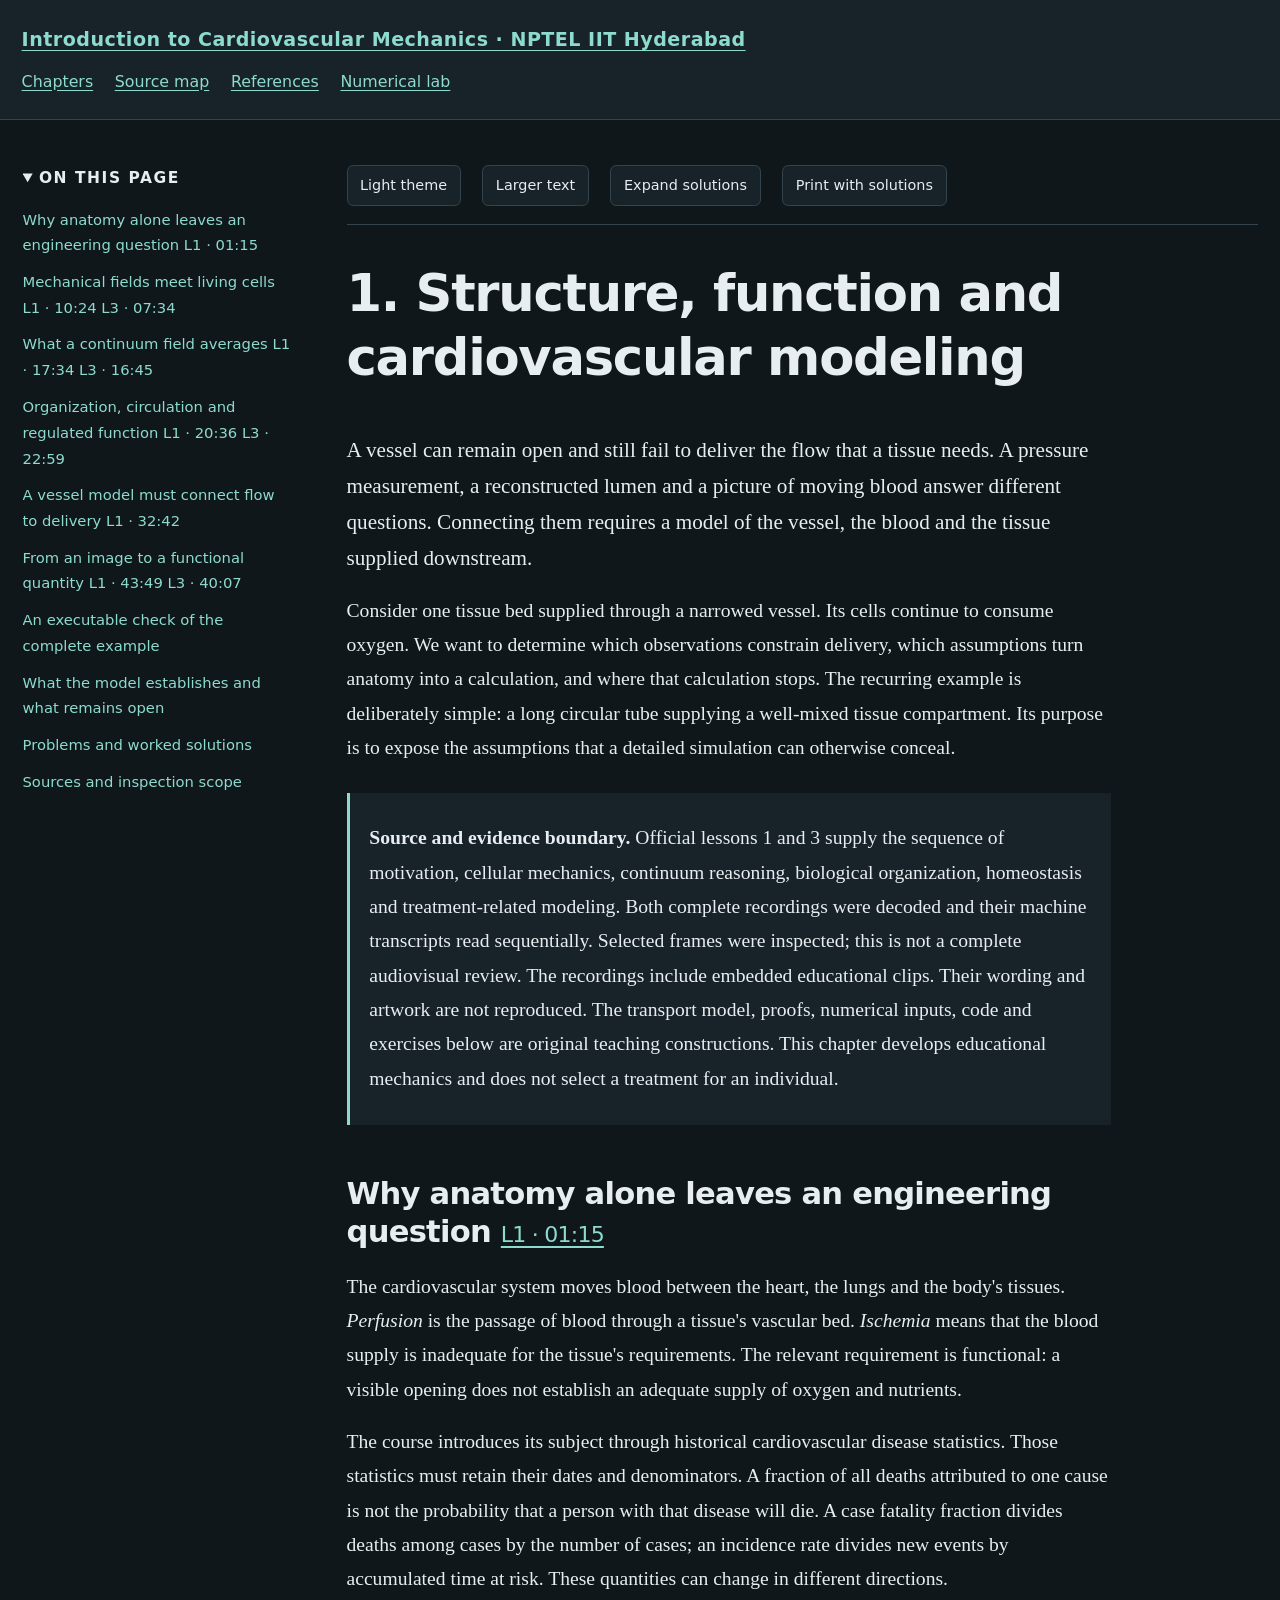
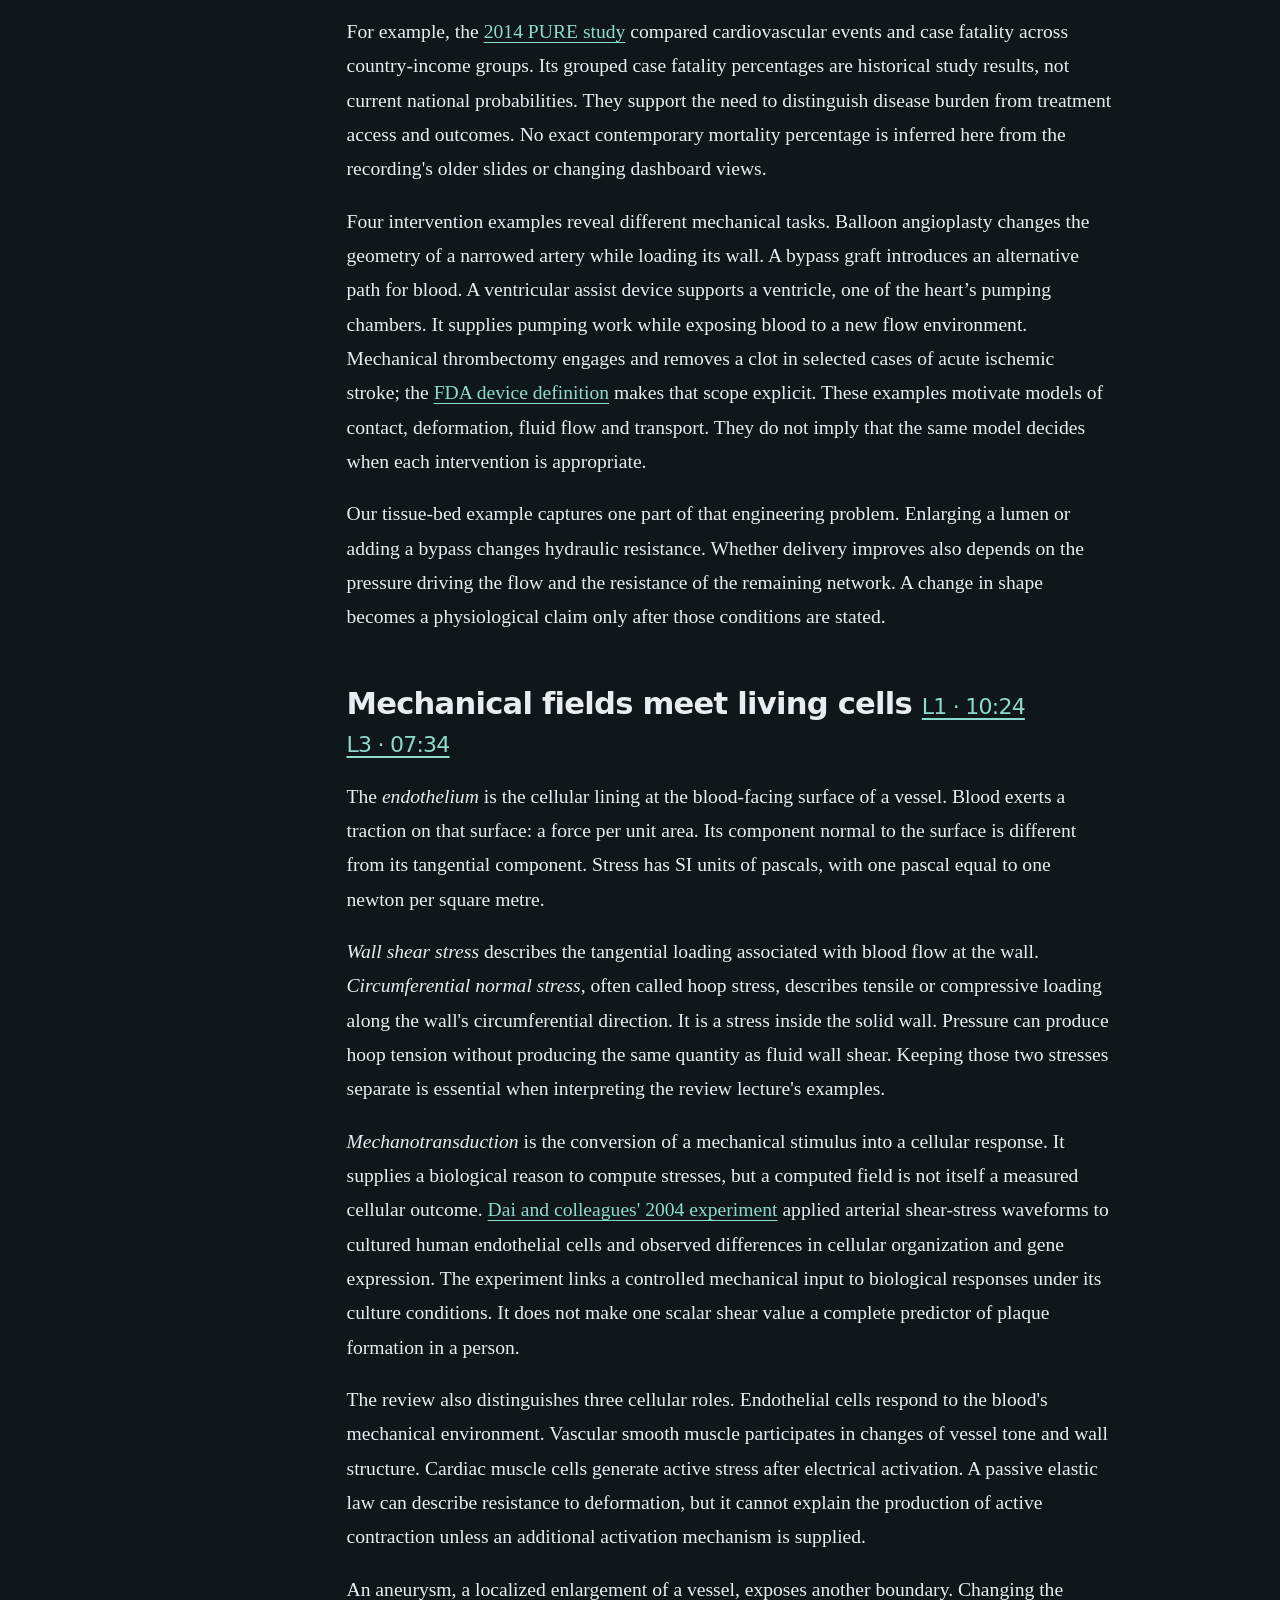
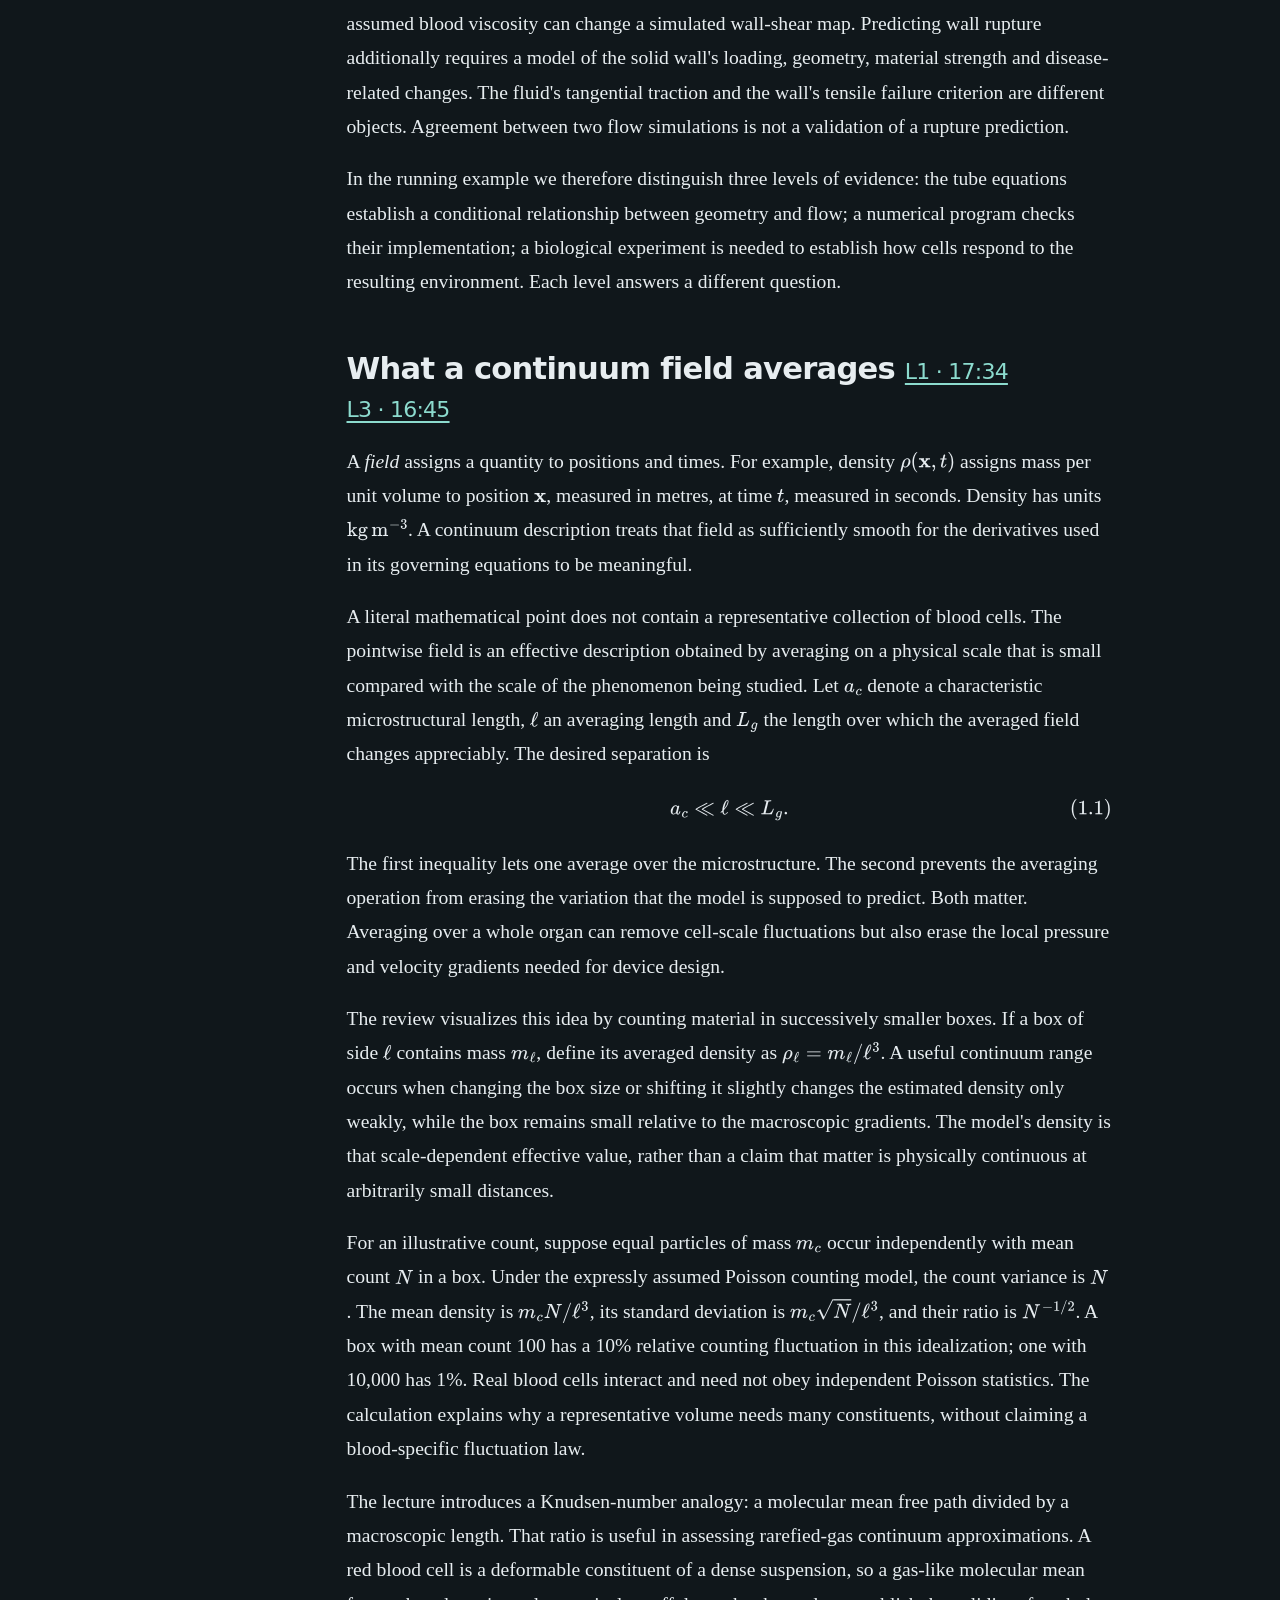
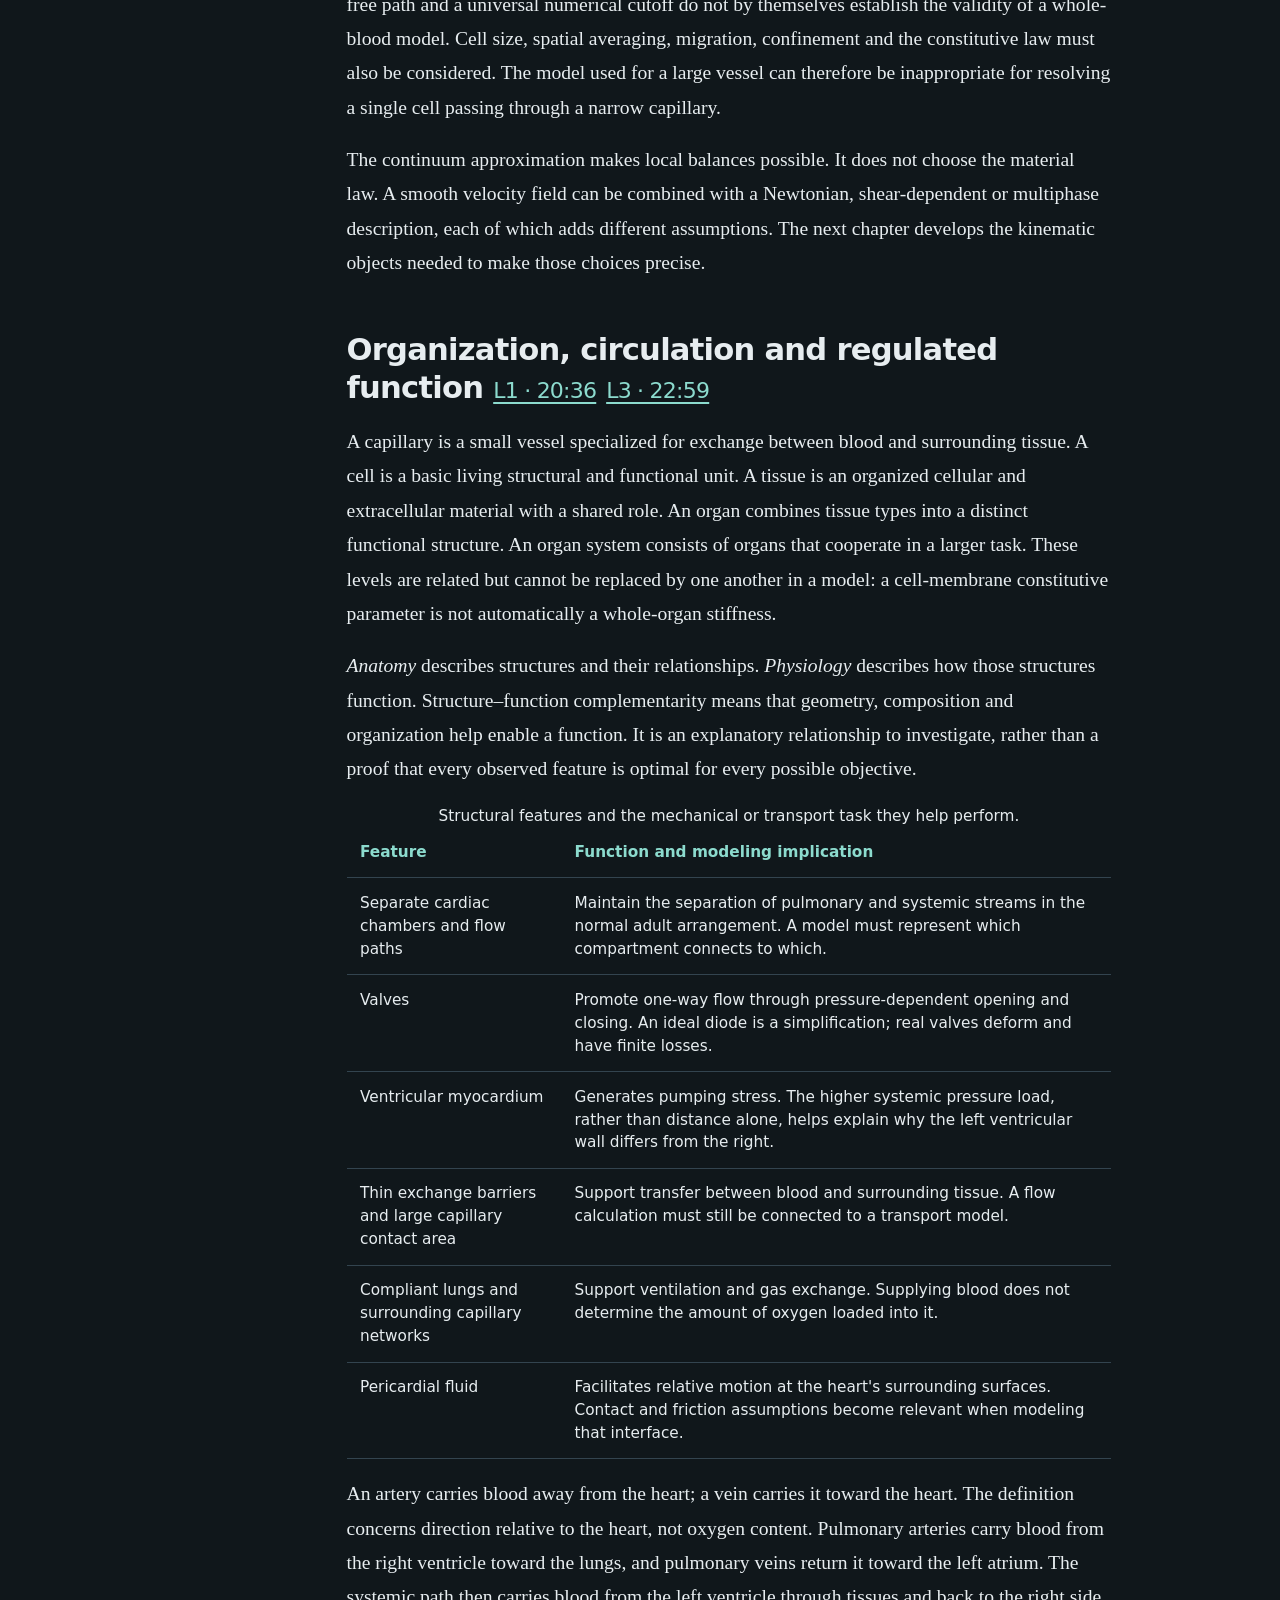
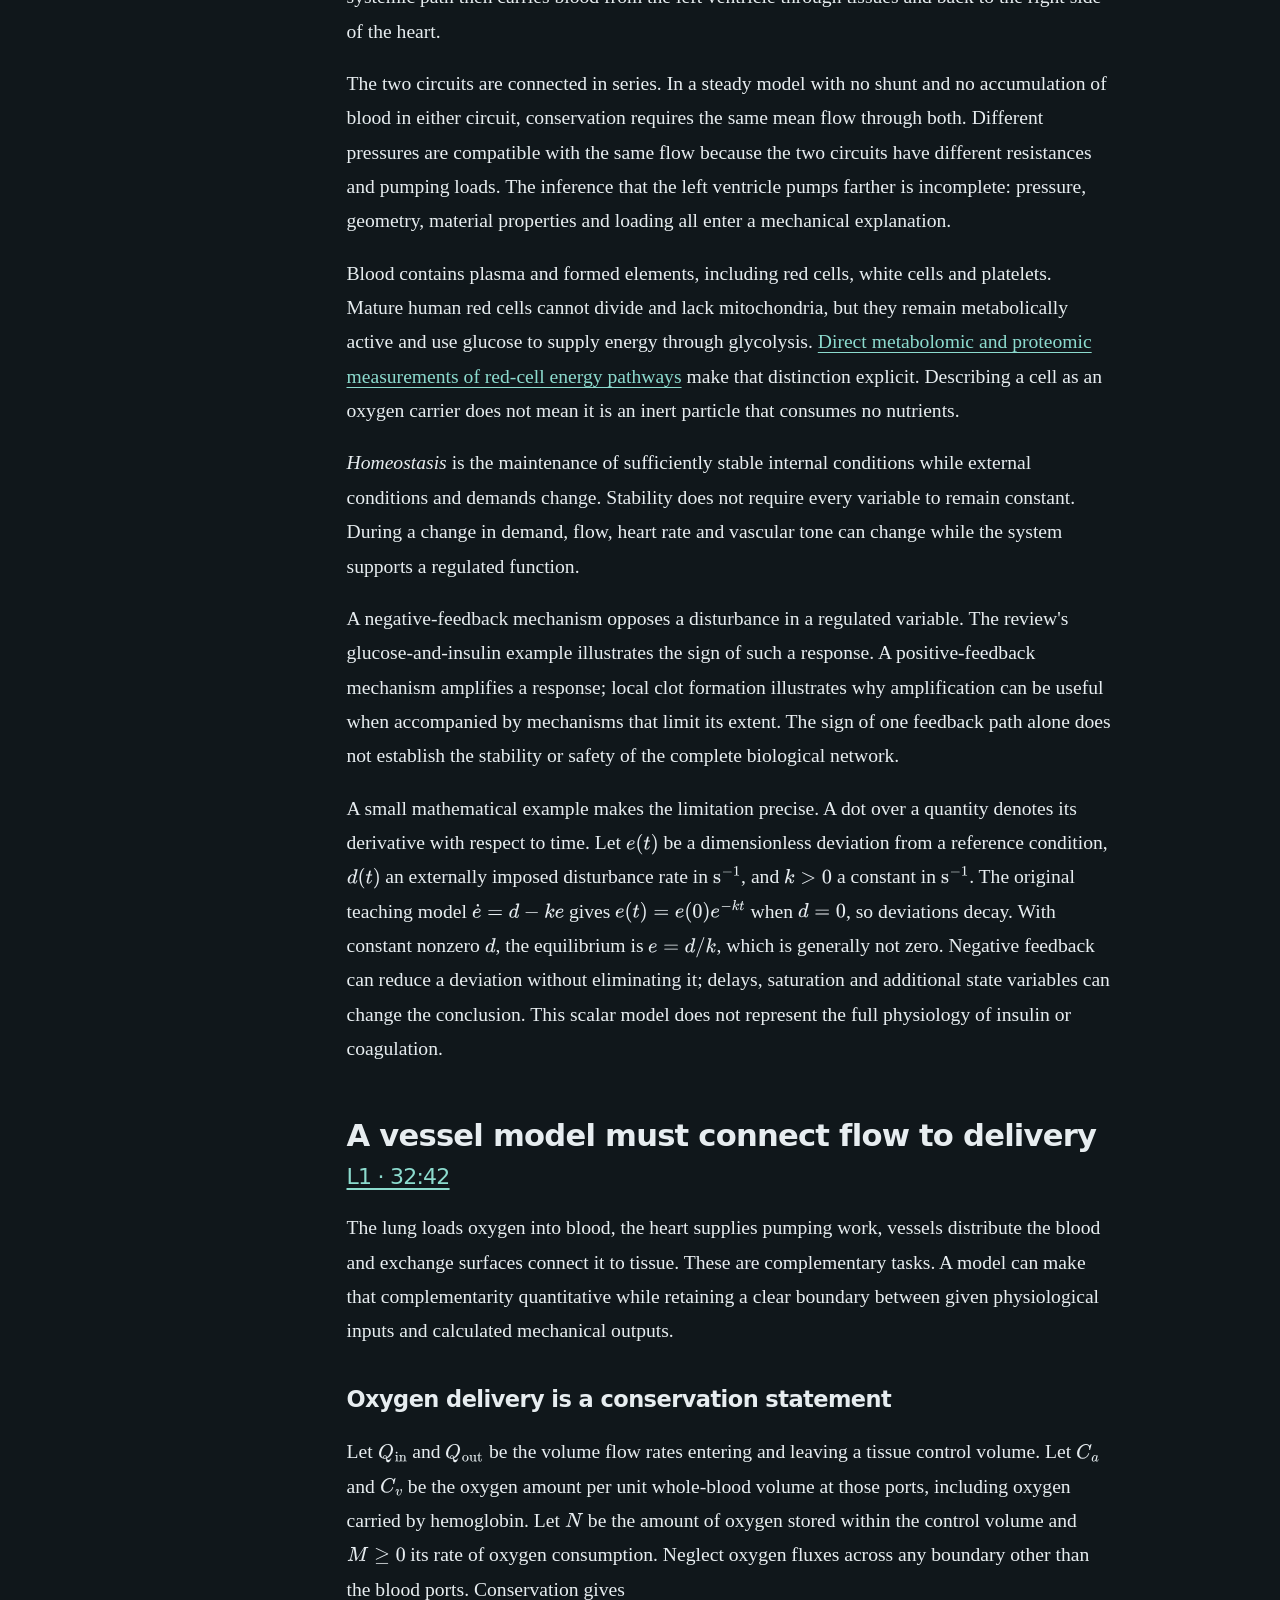
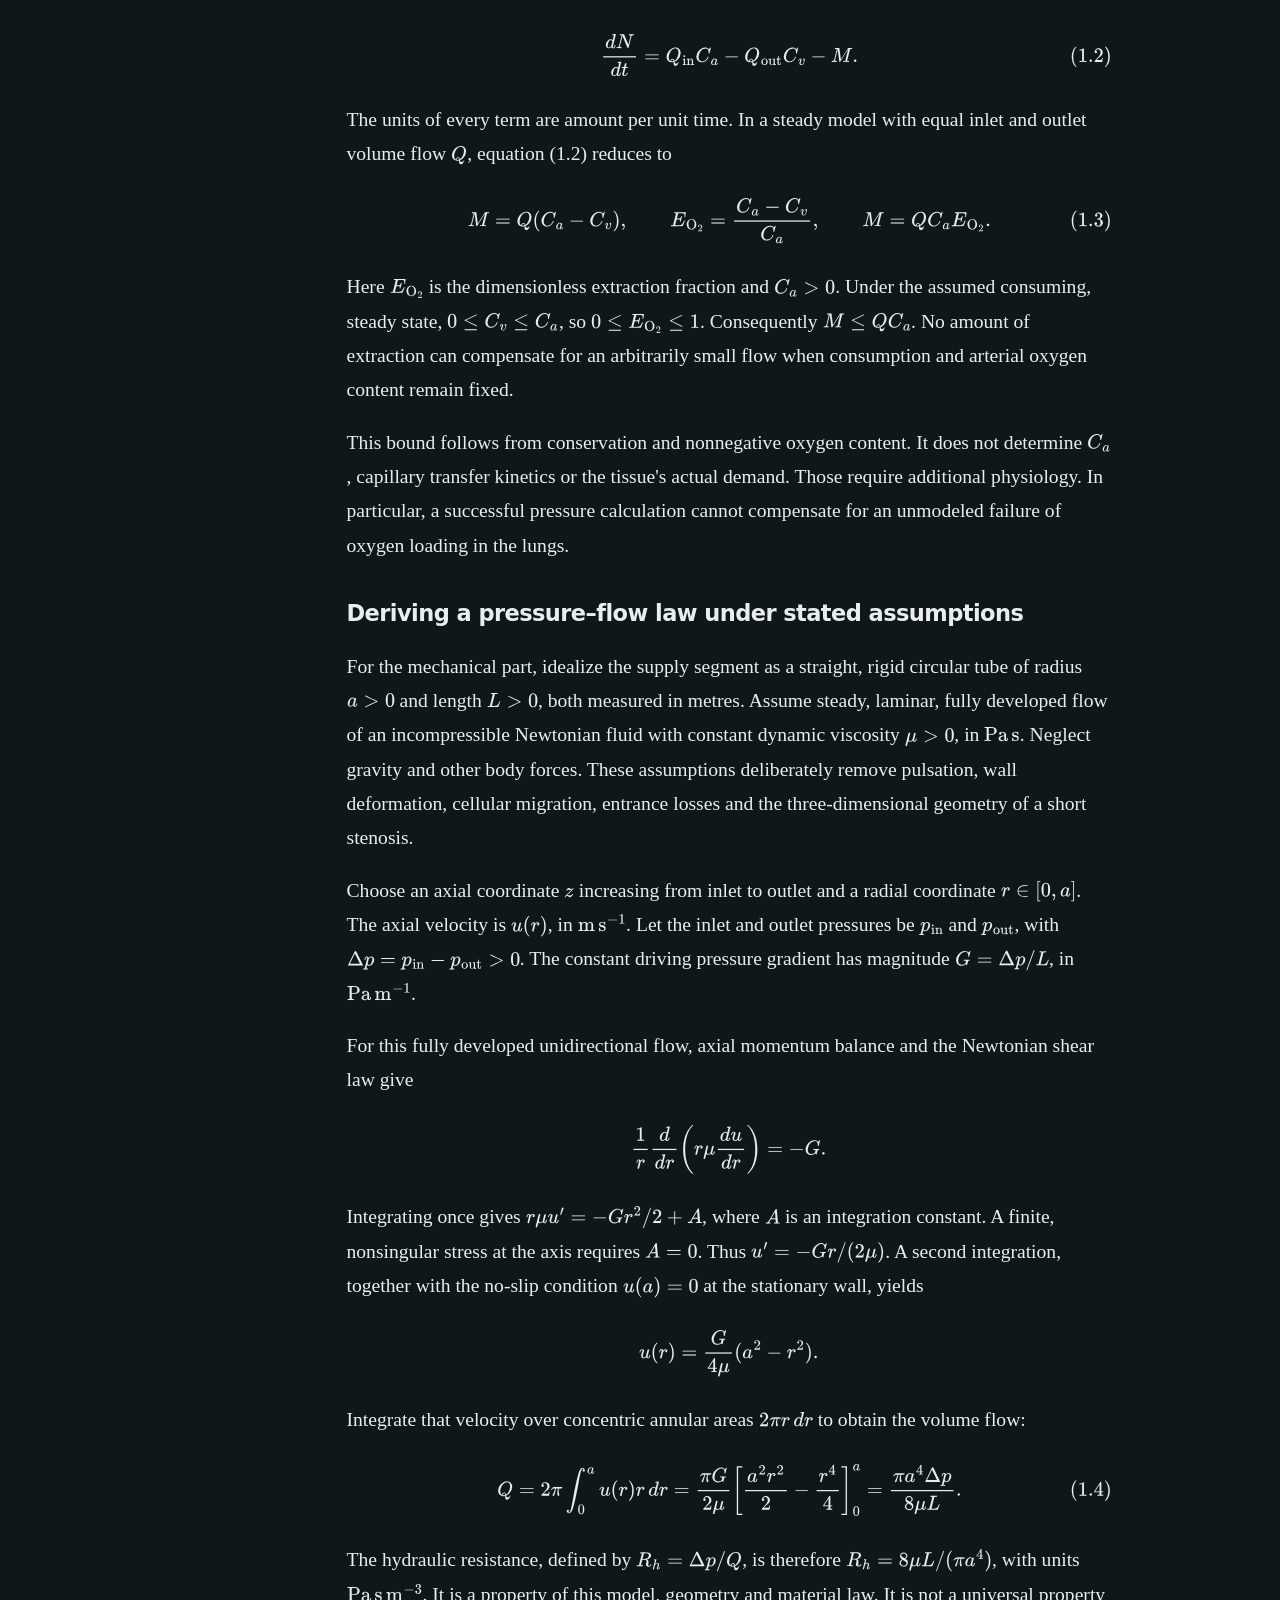
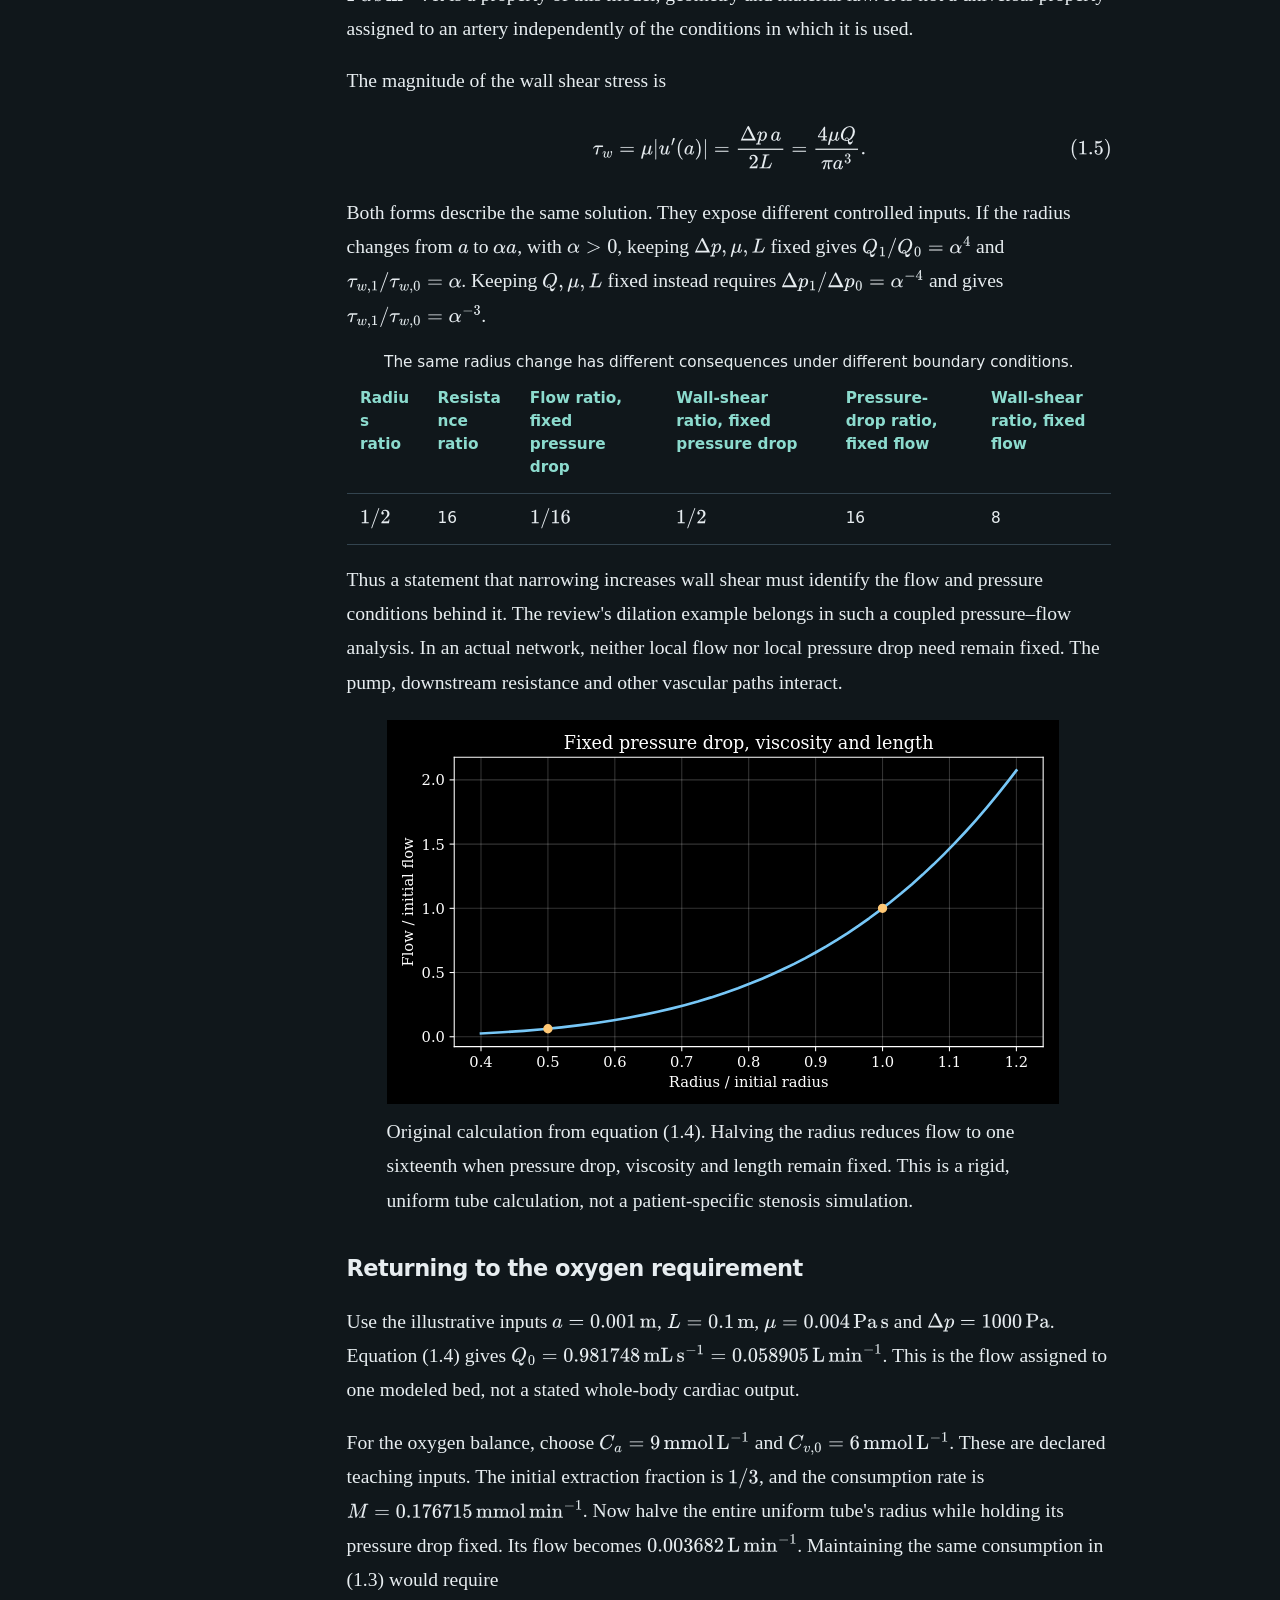
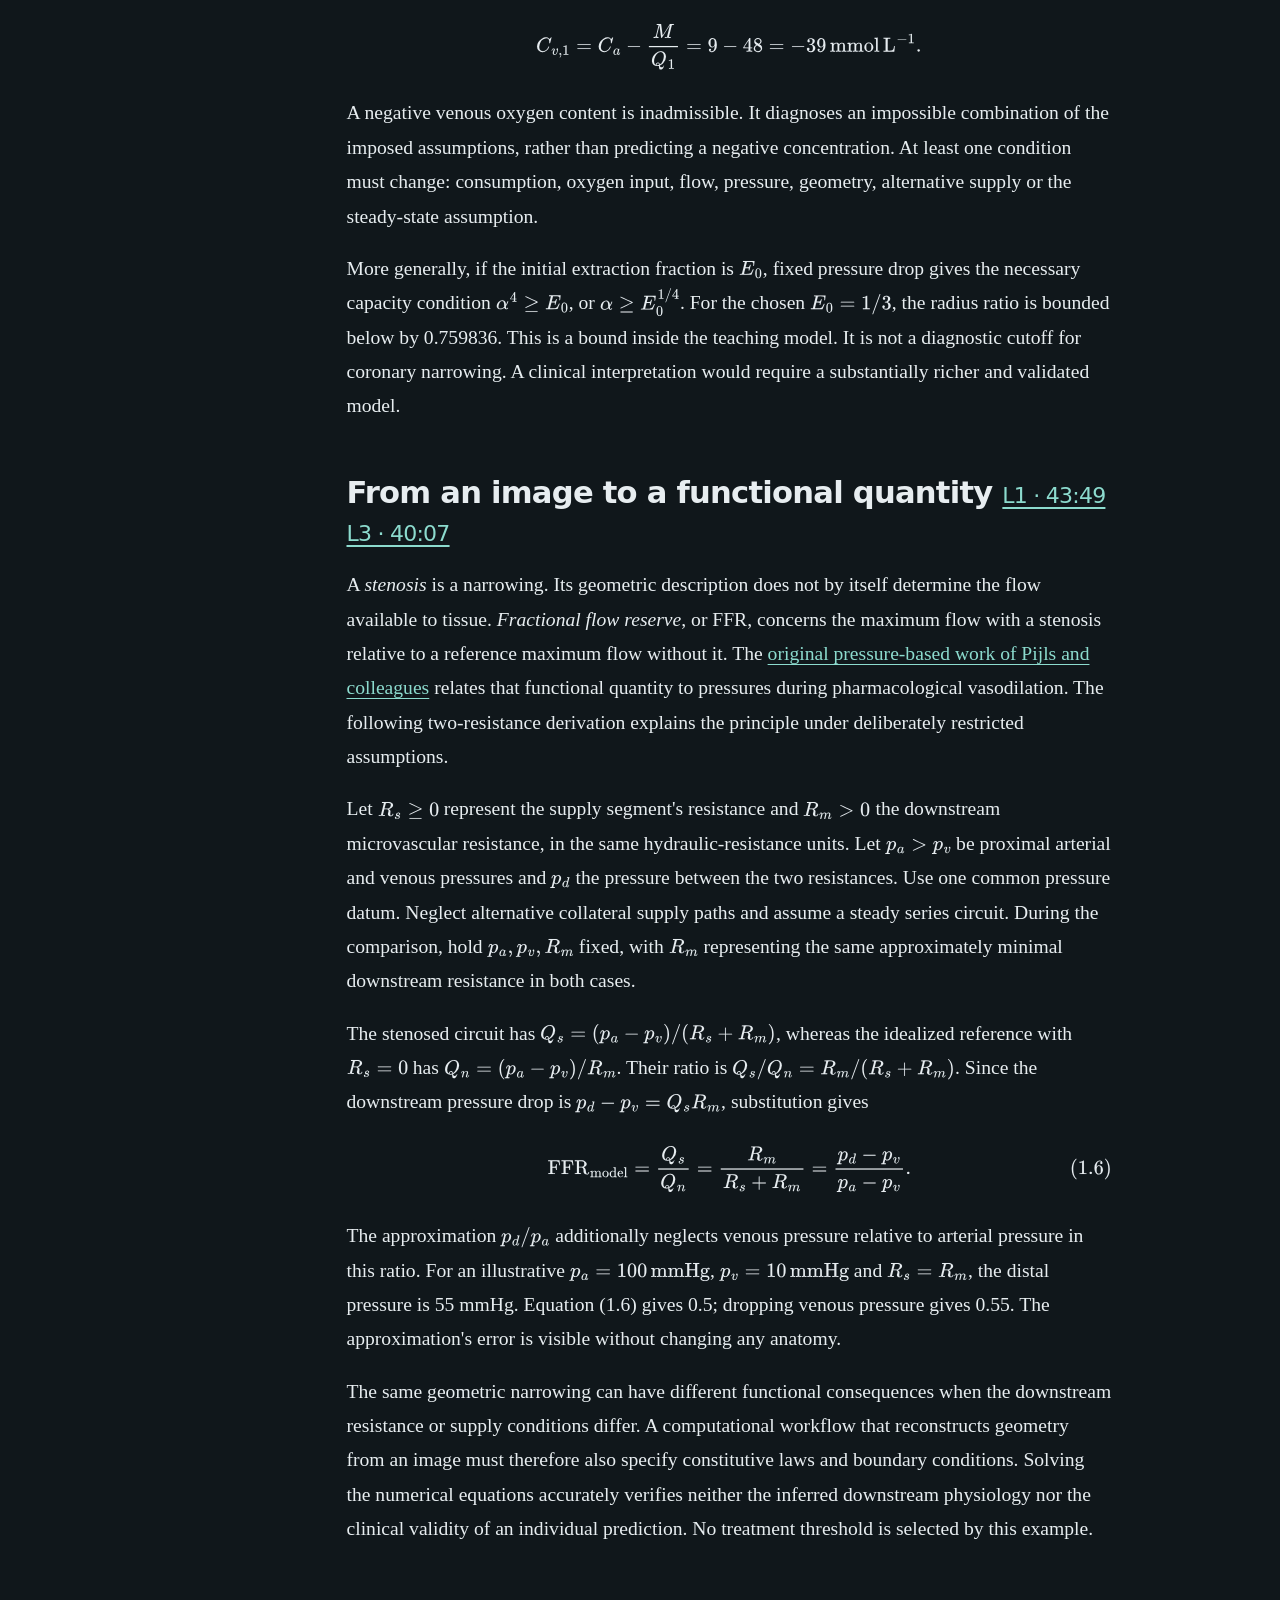
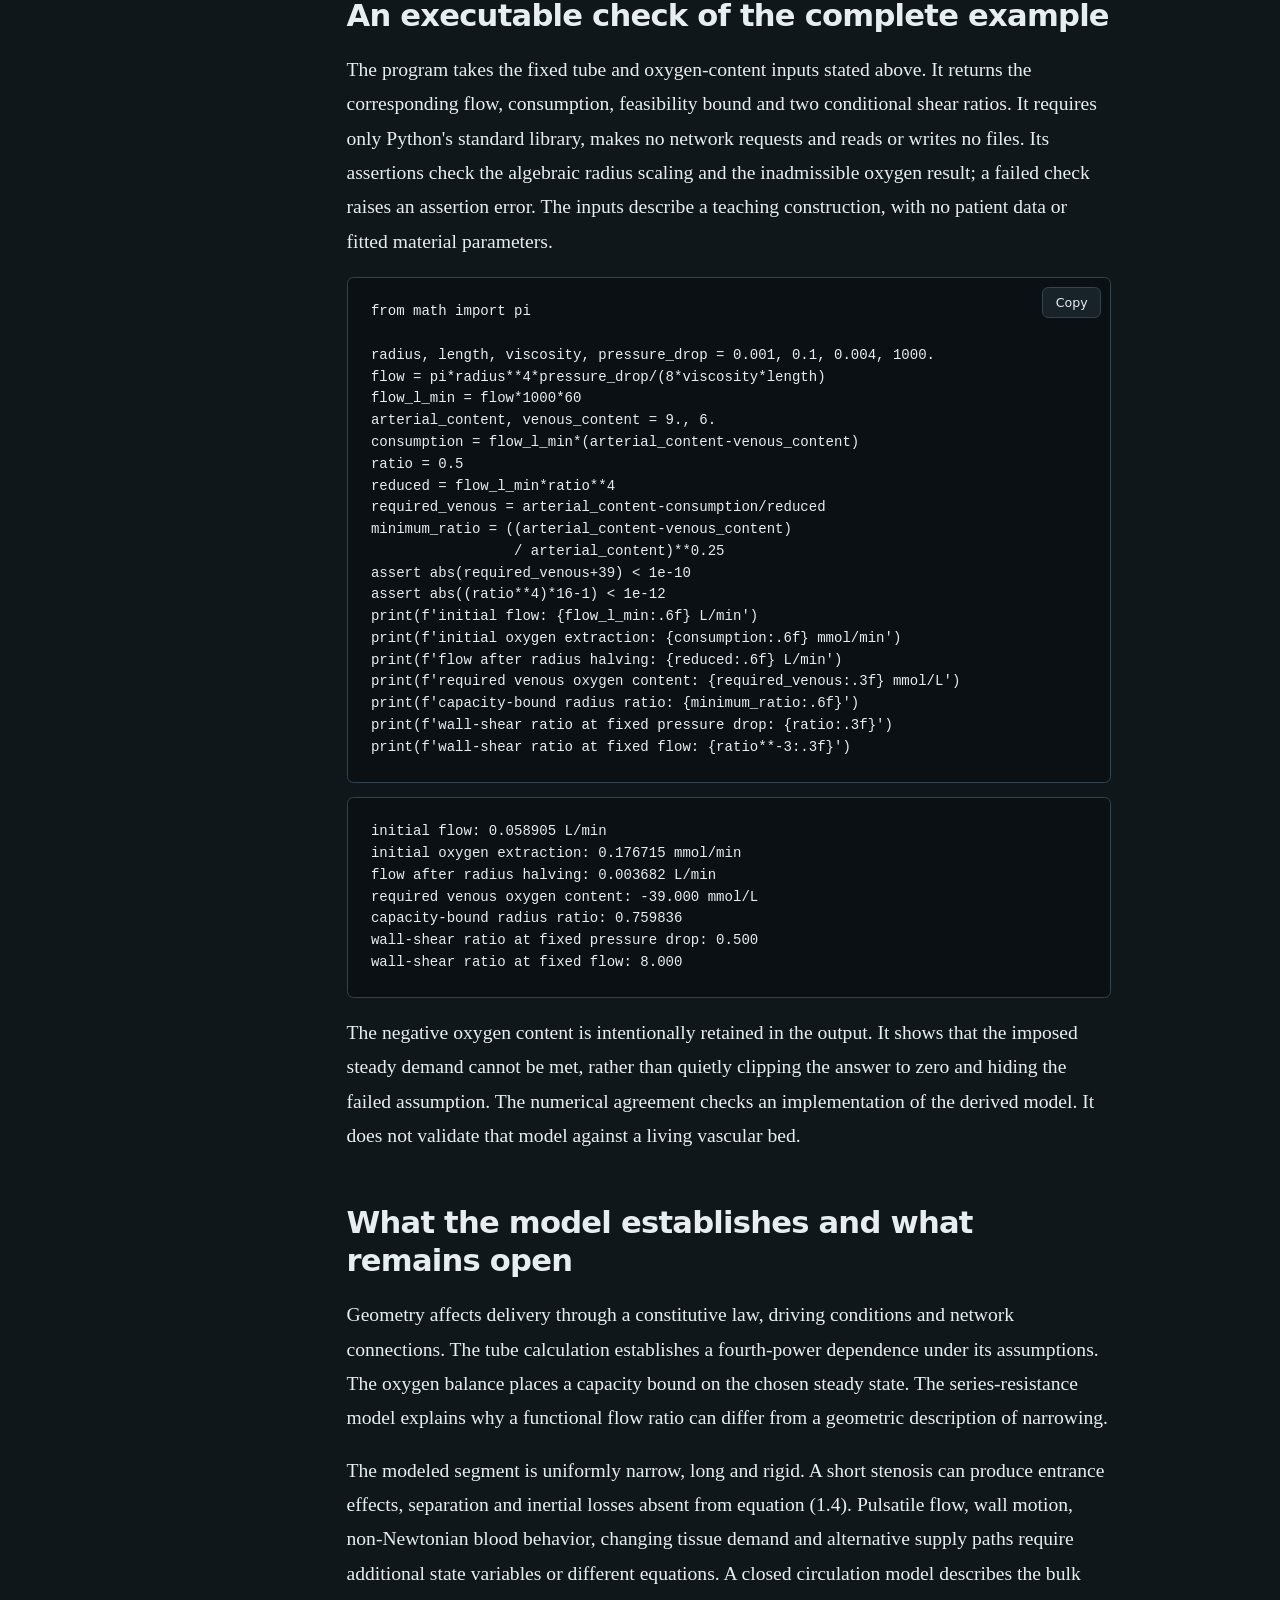
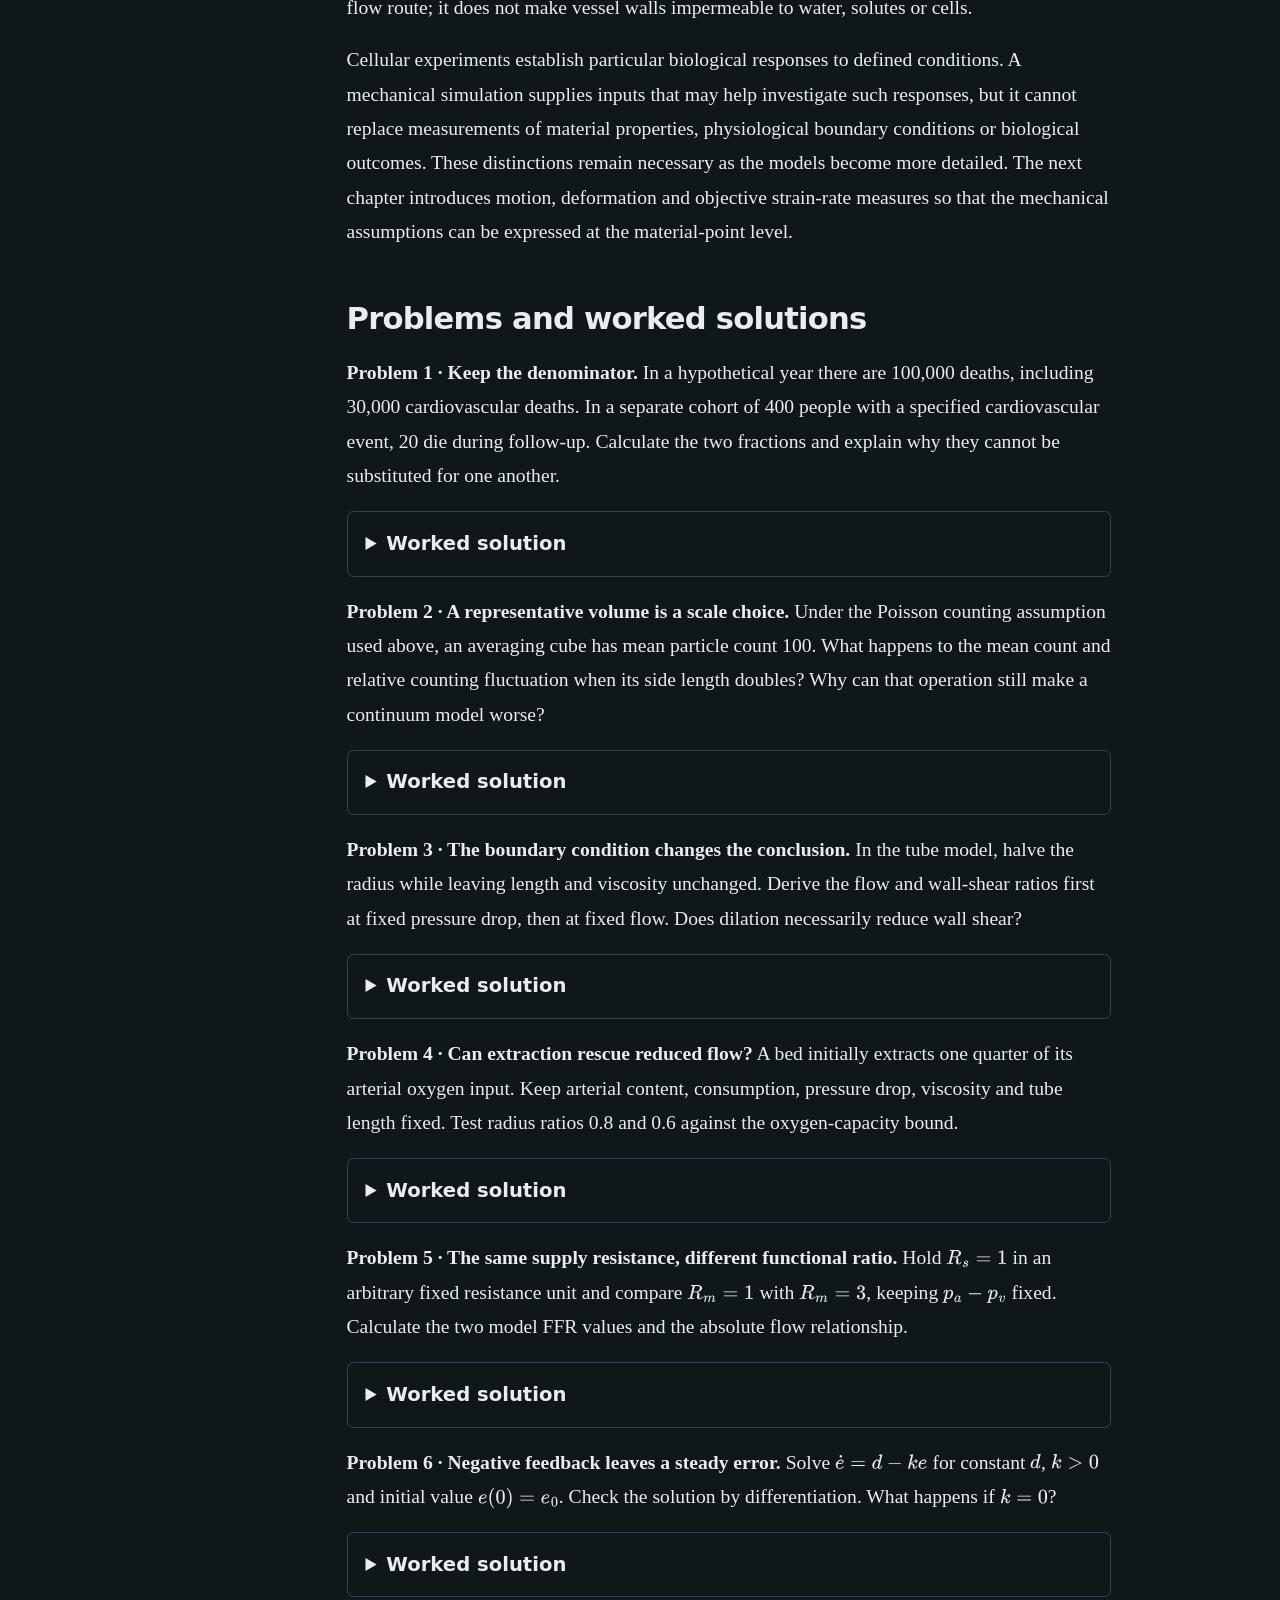
==== chapter-01-structure-function-modeling.html @ 46f1cde7 "Create reviewed cardiovascular mechanics textbook" ====
<!doctype html>
<html lang="en"><head><meta charset="utf-8"><meta name="viewport" content="width=device-width,initial-scale=1">
<meta name="color-scheme" content="dark light"><meta name="book-content-sha256" content="641c0fc6d2da57e142d8823c37091b47c96aa8b6a3d8473d5667e83cd0ba7a68">
<title>Structure, function and cardiovascular modeling · Introduction to Cardiovascular Mechanics</title><link rel="stylesheet" href="assets/book.css">
<script>window.MathJax={tex:{inlineMath:[['$','$'],['\\(','\\)']],displayMath:[['$$','$$'],['\\[','\\]']],processEscapes:true},svg:{fontCache:'local'},options:{skipHtmlTags:['script','noscript','style','textarea','pre','code']}};</script>
<script defer src="assets/mathjax-tex-svg.js"></script><script defer src="assets/book.js"></script><script defer src="assets/vessel-lab.js"></script></head>
<body><a class="skip" href="#main">Skip to content</a><header class="site-header"><a class="brand" href="index.html">Introduction to Cardiovascular Mechanics · NPTEL IIT Hyderabad</a><nav class="course-nav" aria-label="Book"><a href="index.html">Chapters</a><a href="source-map.html">Source map</a><a href="references.html">References</a><a href="numerical-lab.html">Numerical lab</a></nav></header>
<div class="layout"><aside class="toc" id="chapter-toc" aria-label="On this page"><h2>On this page</h2></aside><main id="main"><div class="reading-tools" aria-label="Reading controls"><button id="theme-toggle" aria-pressed="false">Light theme</button><button id="text-toggle" aria-pressed="false">Larger text</button><button id="solutions-toggle" aria-pressed="false">Expand solutions</button><button id="print-page">Print with solutions</button></div>
<article id="chapter-content"><!-- BOOK-CONTENT-START --><h1>1. Structure, function and cardiovascular modeling</h1>
<p class="lead">A vessel can remain open and still fail to deliver the flow that a tissue needs. A pressure measurement, a reconstructed lumen and a picture of moving blood answer different questions. Connecting them requires a model of the vessel, the blood and the tissue supplied downstream.</p>
<p>Consider one tissue bed supplied through a narrowed vessel. Its cells continue to consume oxygen. We want to determine which observations constrain delivery, which assumptions turn anatomy into a calculation, and where that calculation stops. The recurring example is deliberately simple: a long circular tube supplying a well-mixed tissue compartment. Its purpose is to expose the assumptions that a detailed simulation can otherwise conceal.</p>
<div class="note"><p><strong>Source and evidence boundary.</strong> Official lessons 1 and 3 supply the sequence of motivation, cellular mechanics, continuum reasoning, biological organization, homeostasis and treatment-related modeling. Both complete recordings were decoded and their machine transcripts read sequentially. Selected frames were inspected; this is not a complete audiovisual review. The recordings include embedded educational clips. Their wording and artwork are not reproduced. The transport model, proofs, numerical inputs, code and exercises below are original teaching constructions. This chapter develops educational mechanics and does not select a treatment for an individual.</p></div>

<h2 id="motivation">Why anatomy alone leaves an engineering question <a class="timestamp" href="https://www.youtube.com/watch?v=3vz6e0wgxFY&amp;t=75s">L1 · 01:15</a></h2>
<p>The cardiovascular system moves blood between the heart, the lungs and the body's tissues. <dfn>Perfusion</dfn> is the passage of blood through a tissue's vascular bed. <dfn>Ischemia</dfn> means that the blood supply is inadequate for the tissue's requirements. The relevant requirement is functional: a visible opening does not establish an adequate supply of oxygen and nutrients.</p>
<p>The course introduces its subject through historical cardiovascular disease statistics. Those statistics must retain their dates and denominators. A fraction of all deaths attributed to one cause is not the probability that a person with that disease will die. A case fatality fraction divides deaths among cases by the number of cases; an incidence rate divides new events by accumulated time at risk. These quantities can change in different directions.</p>
<p>For example, the <a href="https://www.nejm.org/doi/full/10.1056/NEJMoa1311890">2014 PURE study</a> compared cardiovascular events and case fatality across country-income groups. Its grouped case fatality percentages are historical study results, not current national probabilities. They support the need to distinguish disease burden from treatment access and outcomes. No exact contemporary mortality percentage is inferred here from the recording's older slides or changing dashboard views.</p>
<p>Four intervention examples reveal different mechanical tasks. Balloon angioplasty changes the geometry of a narrowed artery while loading its wall. A bypass graft introduces an alternative path for blood. A ventricular assist device supports a ventricle, one of the heart’s pumping chambers. It supplies pumping work while exposing blood to a new flow environment. Mechanical thrombectomy engages and removes a clot in selected cases of acute ischemic stroke; the <a href="https://www.accessdata.fda.gov/scripts/cdrh/cfdocs/cfTPLC/tplc.cfm?id=POL">FDA device definition</a> makes that scope explicit. These examples motivate models of contact, deformation, fluid flow and transport. They do not imply that the same model decides when each intervention is appropriate.</p>
<p>Our tissue-bed example captures one part of that engineering problem. Enlarging a lumen or adding a bypass changes hydraulic resistance. Whether delivery improves also depends on the pressure driving the flow and the resistance of the remaining network. A change in shape becomes a physiological claim only after those conditions are stated.</p>

<h2 id="cell-mechanics">Mechanical fields meet living cells <a class="timestamp" href="https://www.youtube.com/watch?v=3vz6e0wgxFY&amp;t=624s">L1 · 10:24</a> <a class="timestamp" href="https://www.youtube.com/watch?v=5PMOTIzETZA&amp;t=454s">L3 · 07:34</a></h2>
<p>The <dfn>endothelium</dfn> is the cellular lining at the blood-facing surface of a vessel. Blood exerts a traction on that surface: a force per unit area. Its component normal to the surface is different from its tangential component. Stress has SI units of pascals, with one pascal equal to one newton per square metre.</p>
<p><dfn>Wall shear stress</dfn> describes the tangential loading associated with blood flow at the wall. <dfn>Circumferential normal stress</dfn>, often called hoop stress, describes tensile or compressive loading along the wall's circumferential direction. It is a stress inside the solid wall. Pressure can produce hoop tension without producing the same quantity as fluid wall shear. Keeping those two stresses separate is essential when interpreting the review lecture's examples.</p>
<p><dfn>Mechanotransduction</dfn> is the conversion of a mechanical stimulus into a cellular response. It supplies a biological reason to compute stresses, but a computed field is not itself a measured cellular outcome. <a href="https://pmc.ncbi.nlm.nih.gov/articles/PMC522013/">Dai and colleagues' 2004 experiment</a> applied arterial shear-stress waveforms to cultured human endothelial cells and observed differences in cellular organization and gene expression. The experiment links a controlled mechanical input to biological responses under its culture conditions. It does not make one scalar shear value a complete predictor of plaque formation in a person.</p>
<p>The review also distinguishes three cellular roles. Endothelial cells respond to the blood's mechanical environment. Vascular smooth muscle participates in changes of vessel tone and wall structure. Cardiac muscle cells generate active stress after electrical activation. A passive elastic law can describe resistance to deformation, but it cannot explain the production of active contraction unless an additional activation mechanism is supplied.</p>
<p>An aneurysm, a localized enlargement of a vessel, exposes another boundary. Changing the assumed blood viscosity can change a simulated wall-shear map. Predicting wall rupture additionally requires a model of the solid wall's loading, geometry, material strength and disease-related changes. The fluid's tangential traction and the wall's tensile failure criterion are different objects. Agreement between two flow simulations is not a validation of a rupture prediction.</p>
<p>In the running example we therefore distinguish three levels of evidence: the tube equations establish a conditional relationship between geometry and flow; a numerical program checks their implementation; a biological experiment is needed to establish how cells respond to the resulting environment. Each level answers a different question.</p>

<h2 id="continuum">What a continuum field averages <a class="timestamp" href="https://www.youtube.com/watch?v=3vz6e0wgxFY&amp;t=1054s">L1 · 17:34</a> <a class="timestamp" href="https://www.youtube.com/watch?v=5PMOTIzETZA&amp;t=1005s">L3 · 16:45</a></h2>
<p>A <dfn>field</dfn> assigns a quantity to positions and times. For example, density \(\rho(\mathbf x,t)\) assigns mass per unit volume to position \(\mathbf x\), measured in metres, at time \(t\), measured in seconds. Density has units \(\mathrm{kg\,m^{-3}}\). A continuum description treats that field as sufficiently smooth for the derivatives used in its governing equations to be meaningful.</p>
<p>A literal mathematical point does not contain a representative collection of blood cells. The pointwise field is an effective description obtained by averaging on a physical scale that is small compared with the scale of the phenomenon being studied. Let \(a_c\) denote a characteristic microstructural length, \(\ell\) an averaging length and \(L_g\) the length over which the averaged field changes appreciably. The desired separation is</p>
\[
a_c\ll\ell\ll L_g. \tag{1.1}
\]
<p>The first inequality lets one average over the microstructure. The second prevents the averaging operation from erasing the variation that the model is supposed to predict. Both matter. Averaging over a whole organ can remove cell-scale fluctuations but also erase the local pressure and velocity gradients needed for device design.</p>
<p>The review visualizes this idea by counting material in successively smaller boxes. If a box of side \(\ell\) contains mass \(m_\ell\), define its averaged density as \(\rho_\ell=m_\ell/\ell^3\). A useful continuum range occurs when changing the box size or shifting it slightly changes the estimated density only weakly, while the box remains small relative to the macroscopic gradients. The model's density is that scale-dependent effective value, rather than a claim that matter is physically continuous at arbitrarily small distances.</p>
<p>For an illustrative count, suppose equal particles of mass \(m_c\) occur independently with mean count \(N\) in a box. Under the expressly assumed Poisson counting model, the count variance is \(N\). The mean density is \(m_cN/\ell^3\), its standard deviation is \(m_c\sqrt N/\ell^3\), and their ratio is \(N^{-1/2}\). A box with mean count 100 has a 10% relative counting fluctuation in this idealization; one with 10,000 has 1%. Real blood cells interact and need not obey independent Poisson statistics. The calculation explains why a representative volume needs many constituents, without claiming a blood-specific fluctuation law.</p>
<p>The lecture introduces a Knudsen-number analogy: a molecular mean free path divided by a macroscopic length. That ratio is useful in assessing rarefied-gas continuum approximations. A red blood cell is a deformable constituent of a dense suspension, so a gas-like molecular mean free path and a universal numerical cutoff do not by themselves establish the validity of a whole-blood model. Cell size, spatial averaging, migration, confinement and the constitutive law must also be considered. The model used for a large vessel can therefore be inappropriate for resolving a single cell passing through a narrow capillary.</p>
<p>The continuum approximation makes local balances possible. It does not choose the material law. A smooth velocity field can be combined with a Newtonian, shear-dependent or multiphase description, each of which adds different assumptions. The next chapter develops the kinematic objects needed to make those choices precise.</p>

<h2 id="structure-function">Organization, circulation and regulated function <a class="timestamp" href="https://www.youtube.com/watch?v=3vz6e0wgxFY&amp;t=1236s">L1 · 20:36</a> <a class="timestamp" href="https://www.youtube.com/watch?v=5PMOTIzETZA&amp;t=1379s">L3 · 22:59</a></h2>
<p>A capillary is a small vessel specialized for exchange between blood and surrounding tissue. A cell is a basic living structural and functional unit. A tissue is an organized cellular and extracellular material with a shared role. An organ combines tissue types into a distinct functional structure. An organ system consists of organs that cooperate in a larger task. These levels are related but cannot be replaced by one another in a model: a cell-membrane constitutive parameter is not automatically a whole-organ stiffness.</p>
<p><dfn>Anatomy</dfn> describes structures and their relationships. <dfn>Physiology</dfn> describes how those structures function. Structure–function complementarity means that geometry, composition and organization help enable a function. It is an explanatory relationship to investigate, rather than a proof that every observed feature is optimal for every possible objective.</p>
<table><caption>Structural features and the mechanical or transport task they help perform.</caption><thead><tr><th>Feature</th><th>Function and modeling implication</th></tr></thead><tbody>
<tr><td>Separate cardiac chambers and flow paths</td><td>Maintain the separation of pulmonary and systemic streams in the normal adult arrangement. A model must represent which compartment connects to which.</td></tr>
<tr><td>Valves</td><td>Promote one-way flow through pressure-dependent opening and closing. An ideal diode is a simplification; real valves deform and have finite losses.</td></tr>
<tr><td>Ventricular myocardium</td><td>Generates pumping stress. The higher systemic pressure load, rather than distance alone, helps explain why the left ventricular wall differs from the right.</td></tr>
<tr><td>Thin exchange barriers and large capillary contact area</td><td>Support transfer between blood and surrounding tissue. A flow calculation must still be connected to a transport model.</td></tr>
<tr><td>Compliant lungs and surrounding capillary networks</td><td>Support ventilation and gas exchange. Supplying blood does not determine the amount of oxygen loaded into it.</td></tr>
<tr><td>Pericardial fluid</td><td>Facilitates relative motion at the heart's surrounding surfaces. Contact and friction assumptions become relevant when modeling that interface.</td></tr>
</tbody></table>
<p>An artery carries blood away from the heart; a vein carries it toward the heart. The definition concerns direction relative to the heart, not oxygen content. Pulmonary arteries carry blood from the right ventricle toward the lungs, and pulmonary veins return it toward the left atrium. The systemic path then carries blood from the left ventricle through tissues and back to the right side of the heart.</p>
<p>The two circuits are connected in series. In a steady model with no shunt and no accumulation of blood in either circuit, conservation requires the same mean flow through both. Different pressures are compatible with the same flow because the two circuits have different resistances and pumping loads. The inference that the left ventricle pumps farther is incomplete: pressure, geometry, material properties and loading all enter a mechanical explanation.</p>
<p>Blood contains plasma and formed elements, including red cells, white cells and platelets. Mature human red cells cannot divide and lack mitochondria, but they remain metabolically active and use glucose to supply energy through glycolysis. <a href="https://pmc.ncbi.nlm.nih.gov/articles/PMC5141275/">Direct metabolomic and proteomic measurements of red-cell energy pathways</a> make that distinction explicit. Describing a cell as an oxygen carrier does not mean it is an inert particle that consumes no nutrients.</p>
<p><dfn>Homeostasis</dfn> is the maintenance of sufficiently stable internal conditions while external conditions and demands change. Stability does not require every variable to remain constant. During a change in demand, flow, heart rate and vascular tone can change while the system supports a regulated function.</p>
<p>A negative-feedback mechanism opposes a disturbance in a regulated variable. The review's glucose-and-insulin example illustrates the sign of such a response. A positive-feedback mechanism amplifies a response; local clot formation illustrates why amplification can be useful when accompanied by mechanisms that limit its extent. The sign of one feedback path alone does not establish the stability or safety of the complete biological network.</p>
<p>A small mathematical example makes the limitation precise. A dot over a quantity denotes its derivative with respect to time. Let \(e(t)\) be a dimensionless deviation from a reference condition, \(d(t)\) an externally imposed disturbance rate in \(\mathrm{s^{-1}}\), and \(k&gt;0\) a constant in \(\mathrm{s^{-1}}\). The original teaching model \(\dot e=d-ke\) gives \(e(t)=e(0)e^{-kt}\) when \(d=0\), so deviations decay. With constant nonzero \(d\), the equilibrium is \(e=d/k\), which is generally not zero. Negative feedback can reduce a deviation without eliminating it; delays, saturation and additional state variables can change the conclusion. This scalar model does not represent the full physiology of insulin or coagulation.</p>

<h2 id="transport-model">A vessel model must connect flow to delivery <a class="timestamp" href="https://www.youtube.com/watch?v=3vz6e0wgxFY&amp;t=1962s">L1 · 32:42</a></h2>
<p>The lung loads oxygen into blood, the heart supplies pumping work, vessels distribute the blood and exchange surfaces connect it to tissue. These are complementary tasks. A model can make that complementarity quantitative while retaining a clear boundary between given physiological inputs and calculated mechanical outputs.</p>
<h3 id="oxygen-balance">Oxygen delivery is a conservation statement</h3>
<p>Let \(Q_{\mathrm{in}}\) and \(Q_{\mathrm{out}}\) be the volume flow rates entering and leaving a tissue control volume. Let \(C_a\) and \(C_v\) be the oxygen amount per unit whole-blood volume at those ports, including oxygen carried by hemoglobin. Let \(N\) be the amount of oxygen stored within the control volume and \(M\ge0\) its rate of oxygen consumption. Neglect oxygen fluxes across any boundary other than the blood ports. Conservation gives</p>
\[
\frac{dN}{dt}=Q_{\mathrm{in}}C_a-Q_{\mathrm{out}}C_v-M. \tag{1.2}
\]
<p>The units of every term are amount per unit time. In a steady model with equal inlet and outlet volume flow \(Q\), equation (1.2) reduces to</p>
\[
M=Q(C_a-C_v),\qquad
E_{\mathrm{O_2}}=\frac{C_a-C_v}{C_a},\qquad
M=QC_aE_{\mathrm{O_2}}. \tag{1.3}
\]
<p>Here \(E_{\mathrm{O_2}}\) is the dimensionless extraction fraction and \(C_a&gt;0\). Under the assumed consuming, steady state, \(0\le C_v\le C_a\), so \(0\le E_{\mathrm{O_2}}\le1\). Consequently \(M\le QC_a\). No amount of extraction can compensate for an arbitrarily small flow when consumption and arterial oxygen content remain fixed.</p>
<p>This bound follows from conservation and nonnegative oxygen content. It does not determine \(C_a\), capillary transfer kinetics or the tissue's actual demand. Those require additional physiology. In particular, a successful pressure calculation cannot compensate for an unmodeled failure of oxygen loading in the lungs.</p>
<h3 id="tube-law">Deriving a pressure–flow law under stated assumptions</h3>
<p>For the mechanical part, idealize the supply segment as a straight, rigid circular tube of radius \(a&gt;0\) and length \(L&gt;0\), both measured in metres. Assume steady, laminar, fully developed flow of an incompressible Newtonian fluid with constant dynamic viscosity \(\mu&gt;0\), in \(\mathrm{Pa\,s}\). Neglect gravity and other body forces. These assumptions deliberately remove pulsation, wall deformation, cellular migration, entrance losses and the three-dimensional geometry of a short stenosis.</p>
<p>Choose an axial coordinate \(z\) increasing from inlet to outlet and a radial coordinate \(r\in[0,a]\). The axial velocity is \(u(r)\), in \(\mathrm{m\,s^{-1}}\). Let the inlet and outlet pressures be \(p_{\mathrm{in}}\) and \(p_{\mathrm{out}}\), with \(\Delta p=p_{\mathrm{in}}-p_{\mathrm{out}}&gt;0\). The constant driving pressure gradient has magnitude \(G=\Delta p/L\), in \(\mathrm{Pa\,m^{-1}}\).</p>
<p>For this fully developed unidirectional flow, axial momentum balance and the Newtonian shear law give</p>
\[
\frac1r\frac{d}{dr}\left(r\mu\frac{du}{dr}\right)=-G.
\]
<p>Integrating once gives \(r\mu u'=-Gr^2/2+A\), where \(A\) is an integration constant. A finite, nonsingular stress at the axis requires \(A=0\). Thus \(u'=-Gr/(2\mu)\). A second integration, together with the no-slip condition \(u(a)=0\) at the stationary wall, yields</p>
\[
u(r)=\frac{G}{4\mu}(a^2-r^2).
\]
<p>Integrate that velocity over concentric annular areas \(2\pi r\,dr\) to obtain the volume flow:</p>
\[
Q=2\pi\int_0^a u(r)r\,dr
=\frac{\pi G}{2\mu}\left[\frac{a^2r^2}{2}-\frac{r^4}{4}\right]_0^a
=\frac{\pi a^4\Delta p}{8\mu L}. \tag{1.4}
\]
<p>The hydraulic resistance, defined by \(R_h=\Delta p/Q\), is therefore \(R_h=8\mu L/(\pi a^4)\), with units \(\mathrm{Pa\,s\,m^{-3}}\). It is a property of this model, geometry and material law. It is not a universal property assigned to an artery independently of the conditions in which it is used.</p>
<p>The magnitude of the wall shear stress is</p>
\[
\tau_w=\mu|u'(a)|=\frac{\Delta p\,a}{2L}
=\frac{4\mu Q}{\pi a^3}. \tag{1.5}
\]
<p>Both forms describe the same solution. They expose different controlled inputs. If the radius changes from \(a\) to \(\alpha a\), with \(\alpha&gt;0\), keeping \(\Delta p,\mu,L\) fixed gives \(Q_1/Q_0=\alpha^4\) and \(\tau_{w,1}/\tau_{w,0}=\alpha\). Keeping \(Q,\mu,L\) fixed instead requires \(\Delta p_1/\Delta p_0=\alpha^{-4}\) and gives \(\tau_{w,1}/\tau_{w,0}=\alpha^{-3}\).</p>
<table><caption>The same radius change has different consequences under different boundary conditions.</caption><thead><tr><th>Radius ratio</th><th>Resistance ratio</th><th>Flow ratio, fixed pressure drop</th><th>Wall-shear ratio, fixed pressure drop</th><th>Pressure-drop ratio, fixed flow</th><th>Wall-shear ratio, fixed flow</th></tr></thead><tbody><tr><td>\(1/2\)</td><td>16</td><td>\(1/16\)</td><td>\(1/2\)</td><td>16</td><td>8</td></tr></tbody></table>
<p>Thus a statement that narrowing increases wall shear must identify the flow and pressure conditions behind it. The review's dilation example belongs in such a coupled pressure–flow analysis. In an actual network, neither local flow nor local pressure drop need remain fixed. The pump, downstream resistance and other vascular paths interact.</p>
<figure><img src="assets/radius-flow.svg" alt="Computed fourth-power relationship between radius ratio and flow ratio at fixed pressure drop"><figcaption>Original calculation from equation (1.4). Halving the radius reduces flow to one sixteenth when pressure drop, viscosity and length remain fixed. This is a rigid, uniform tube calculation, not a patient-specific stenosis simulation.</figcaption></figure>
<h3 id="capacity-bound">Returning to the oxygen requirement</h3>
<p>Use the illustrative inputs \(a=0.001\,\mathrm m\), \(L=0.1\,\mathrm m\), \(\mu=0.004\,\mathrm{Pa\,s}\) and \(\Delta p=1000\,\mathrm{Pa}\). Equation (1.4) gives \(Q_0=0.981748\,\mathrm{mL\,s^{-1}}=0.058905\,\mathrm{L\,min^{-1}}\). This is the flow assigned to one modeled bed, not a stated whole-body cardiac output.</p>
<p>For the oxygen balance, choose \(C_a=9\,\mathrm{mmol\,L^{-1}}\) and \(C_{v,0}=6\,\mathrm{mmol\,L^{-1}}\). These are declared teaching inputs. The initial extraction fraction is \(1/3\), and the consumption rate is \(M=0.176715\,\mathrm{mmol\,min^{-1}}\). Now halve the entire uniform tube's radius while holding its pressure drop fixed. Its flow becomes \(0.003682\,\mathrm{L\,min^{-1}}\). Maintaining the same consumption in (1.3) would require</p>
\[
C_{v,1}=C_a-\frac{M}{Q_1}=9-48=-39\,\mathrm{mmol\,L^{-1}}.
\]
<p>A negative venous oxygen content is inadmissible. It diagnoses an impossible combination of the imposed assumptions, rather than predicting a negative concentration. At least one condition must change: consumption, oxygen input, flow, pressure, geometry, alternative supply or the steady-state assumption.</p>
<p>More generally, if the initial extraction fraction is \(E_0\), fixed pressure drop gives the necessary capacity condition \(\alpha^4\ge E_0\), or \(\alpha\ge E_0^{1/4}\). For the chosen \(E_0=1/3\), the radius ratio is bounded below by 0.759836. This is a bound inside the teaching model. It is not a diagnostic cutoff for coronary narrowing. A clinical interpretation would require a substantially richer and validated model.</p>

<h2 id="functional-severity">From an image to a functional quantity <a class="timestamp" href="https://www.youtube.com/watch?v=3vz6e0wgxFY&amp;t=2629s">L1 · 43:49</a> <a class="timestamp" href="https://www.youtube.com/watch?v=5PMOTIzETZA&amp;t=2407s">L3 · 40:07</a></h2>
<p>A <dfn>stenosis</dfn> is a narrowing. Its geometric description does not by itself determine the flow available to tissue. <dfn>Fractional flow reserve</dfn>, or FFR, concerns the maximum flow with a stenosis relative to a reference maximum flow without it. The <a href="https://pubmed.ncbi.nlm.nih.gov/7586302/">original pressure-based work of Pijls and colleagues</a> relates that functional quantity to pressures during pharmacological vasodilation. The following two-resistance derivation explains the principle under deliberately restricted assumptions.</p>
<p>Let \(R_s\ge0\) represent the supply segment's resistance and \(R_m&gt;0\) the downstream microvascular resistance, in the same hydraulic-resistance units. Let \(p_a&gt;p_v\) be proximal arterial and venous pressures and \(p_d\) the pressure between the two resistances. Use one common pressure datum. Neglect alternative collateral supply paths and assume a steady series circuit. During the comparison, hold \(p_a,p_v,R_m\) fixed, with \(R_m\) representing the same approximately minimal downstream resistance in both cases.</p>
<p>The stenosed circuit has \(Q_s=(p_a-p_v)/(R_s+R_m)\), whereas the idealized reference with \(R_s=0\) has \(Q_n=(p_a-p_v)/R_m\). Their ratio is \(Q_s/Q_n=R_m/(R_s+R_m)\). Since the downstream pressure drop is \(p_d-p_v=Q_sR_m\), substitution gives</p>
\[
\mathrm{FFR}_{\mathrm{model}}=\frac{Q_s}{Q_n}
=\frac{R_m}{R_s+R_m}
=\frac{p_d-p_v}{p_a-p_v}. \tag{1.6}
\]
<p>The approximation \(p_d/p_a\) additionally neglects venous pressure relative to arterial pressure in this ratio. For an illustrative \(p_a=100\,\mathrm{mmHg}\), \(p_v=10\,\mathrm{mmHg}\) and \(R_s=R_m\), the distal pressure is 55 mmHg. Equation (1.6) gives 0.5; dropping venous pressure gives 0.55. The approximation's error is visible without changing any anatomy.</p>
<p>The same geometric narrowing can have different functional consequences when the downstream resistance or supply conditions differ. A computational workflow that reconstructs geometry from an image must therefore also specify constitutive laws and boundary conditions. Solving the numerical equations accurately verifies neither the inferred downstream physiology nor the clinical validity of an individual prediction. No treatment threshold is selected by this example.</p>

<h2 id="executable-check">An executable check of the complete example</h2>
<p>The program takes the fixed tube and oxygen-content inputs stated above. It returns the corresponding flow, consumption, feasibility bound and two conditional shear ratios. It requires only Python's standard library, makes no network requests and reads or writes no files. Its assertions check the algebraic radius scaling and the inadmissible oxygen result; a failed check raises an assertion error. The inputs describe a teaching construction, with no patient data or fitted material parameters.</p>
<pre data-run="bed"><code class="language-python">from math import pi

radius, length, viscosity, pressure_drop = 0.001, 0.1, 0.004, 1000.
flow = pi*radius**4*pressure_drop/(8*viscosity*length)
flow_l_min = flow*1000*60
arterial_content, venous_content = 9., 6.
consumption = flow_l_min*(arterial_content-venous_content)
ratio = 0.5
reduced = flow_l_min*ratio**4
required_venous = arterial_content-consumption/reduced
minimum_ratio = ((arterial_content-venous_content)
                 / arterial_content)**0.25
assert abs(required_venous+39) &lt; 1e-10
assert abs((ratio**4)*16-1) &lt; 1e-12
print(f'initial flow: {flow_l_min:.6f} L/min')
print(f'initial oxygen extraction: {consumption:.6f} mmol/min')
print(f'flow after radius halving: {reduced:.6f} L/min')
print(f'required venous oxygen content: {required_venous:.3f} mmol/L')
print(f'capacity-bound radius ratio: {minimum_ratio:.6f}')
print(f'wall-shear ratio at fixed pressure drop: {ratio:.3f}')
print(f'wall-shear ratio at fixed flow: {ratio**-3:.3f}')
</code></pre>
<pre data-output="bed">initial flow: 0.058905 L/min
initial oxygen extraction: 0.176715 mmol/min
flow after radius halving: 0.003682 L/min
required venous oxygen content: -39.000 mmol/L
capacity-bound radius ratio: 0.759836
wall-shear ratio at fixed pressure drop: 0.500
wall-shear ratio at fixed flow: 8.000
</pre>

<p>The negative oxygen content is intentionally retained in the output. It shows that the imposed steady demand cannot be met, rather than quietly clipping the answer to zero and hiding the failed assumption. The numerical agreement checks an implementation of the derived model. It does not validate that model against a living vascular bed.</p>

<h2 id="limits">What the model establishes and what remains open</h2>
<p>Geometry affects delivery through a constitutive law, driving conditions and network connections. The tube calculation establishes a fourth-power dependence under its assumptions. The oxygen balance places a capacity bound on the chosen steady state. The series-resistance model explains why a functional flow ratio can differ from a geometric description of narrowing.</p>
<p>The modeled segment is uniformly narrow, long and rigid. A short stenosis can produce entrance effects, separation and inertial losses absent from equation (1.4). Pulsatile flow, wall motion, non-Newtonian blood behavior, changing tissue demand and alternative supply paths require additional state variables or different equations. A closed circulation model describes the bulk flow route; it does not make vessel walls impermeable to water, solutes or cells.</p>
<p>Cellular experiments establish particular biological responses to defined conditions. A mechanical simulation supplies inputs that may help investigate such responses, but it cannot replace measurements of material properties, physiological boundary conditions or biological outcomes. These distinctions remain necessary as the models become more detailed. The next chapter introduces motion, deformation and objective strain-rate measures so that the mechanical assumptions can be expressed at the material-point level.</p>

<h2 id="exercises">Problems and worked solutions</h2>
<p><strong>Problem 1 · Keep the denominator.</strong> In a hypothetical year there are 100,000 deaths, including 30,000 cardiovascular deaths. In a separate cohort of 400 people with a specified cardiovascular event, 20 die during follow-up. Calculate the two fractions and explain why they cannot be substituted for one another.</p>
<details><summary>Worked solution</summary><p>The cause-of-death fraction is \(30{,}000/100{,}000=0.30\), or 30%. The cohort's case fatality fraction is \(20/400=0.05\), or 5%, over its stated follow-up. The first denominator contains all deaths, while the second contains people who experienced the specified event. Neither supplies an individual probability without information about population, event definition and follow-up. Different denominators are sufficient to explain why the two percentages need not agree.</p></details>
<p><strong>Problem 2 · A representative volume is a scale choice.</strong> Under the Poisson counting assumption used above, an averaging cube has mean particle count 100. What happens to the mean count and relative counting fluctuation when its side length doubles? Why can that operation still make a continuum model worse?</p>
<details><summary>Worked solution</summary><p>Doubling each side multiplies the volume and mean count by \(2^3=8\), giving \(N=800\). The relative fluctuation changes from \(1/\sqrt{100}=0.10\) to \(1/\sqrt{800}=0.03536\), about 3.54%. The counting noise decreases. However, the averaging length has moved closer to the macroscopic gradient length \(L_g\). If the larger box spans substantial changes in velocity, density or composition, it suppresses variation that the model must retain. A representative volume must satisfy both parts of (1.1); increasing it without limit does not solve the modeling problem.</p></details>
<p><strong>Problem 3 · The boundary condition changes the conclusion.</strong> In the tube model, halve the radius while leaving length and viscosity unchanged. Derive the flow and wall-shear ratios first at fixed pressure drop, then at fixed flow. Does dilation necessarily reduce wall shear?</p>
<details><summary>Worked solution</summary><p>Equation (1.4) gives \(Q\propto a^4\) at fixed pressure drop, so the flow becomes \(Q_0/16\). Equation (1.5) then gives \(\tau_w\propto a\), so shear becomes \(\tau_{w,0}/2\). At fixed flow, resistance increases sixteenfold and requires a sixteenfold pressure-drop increase. The second form of (1.5) gives \(\tau_w\propto a^{-3}\), so shear increases eightfold. Conversely, dilation decreases shear under fixed-flow conditions but increases it in the fixed-pressure-drop uniform-tube model. A physiological dilation response changes a coupled network, so the complete boundary conditions must be modeled before deciding how a local shear stimulus changes.</p></details>
<p><strong>Problem 4 · Can extraction rescue reduced flow?</strong> A bed initially extracts one quarter of its arterial oxygen input. Keep arterial content, consumption, pressure drop, viscosity and tube length fixed. Test radius ratios 0.8 and 0.6 against the oxygen-capacity bound.</p>
<details><summary>Worked solution</summary><p>The required extraction fraction becomes \(E_1=E_0/\alpha^4\). For \(\alpha=0.8\), it is \(0.25/0.4096=0.61035\), within the model's interval \([0,1]\). Thus the capacity bound does not rule out that state, although transfer kinetics or physiology might. For \(\alpha=0.6\), the required fraction is \(0.25/0.1296=1.92901\), which exceeds one and is impossible under the imposed assumptions. The general necessary bound is \(\alpha\ge(1/4)^{1/4}=1/\sqrt2\approx0.707107\). Passing a necessary bound is not a proof that a real tissue can attain the required extraction.</p></details>
<p><strong>Problem 5 · The same supply resistance, different functional ratio.</strong> Hold \(R_s=1\) in an arbitrary fixed resistance unit and compare \(R_m=1\) with \(R_m=3\), keeping \(p_a-p_v\) fixed. Calculate the two model FFR values and the absolute flow relationship.</p>
<details><summary>Worked solution</summary><p>Equation (1.6) gives \(1/(1+1)=0.5\) in the first case and \(3/(1+3)=0.75\) in the second. However, the absolute stenosed flows are \((p_a-p_v)/2\) and \((p_a-p_v)/4\), respectively. The second flow is half the first even though its normalized ratio is larger. Its reference flow without the supply resistance is also lower, namely \((p_a-p_v)/3\) rather than \((p_a-p_v)\). A normalized functional index must be interpreted with its reference state and downstream assumptions.</p></details>
<p><strong>Problem 6 · Negative feedback leaves a steady error.</strong> Solve \(\dot e=d-ke\) for constant \(d\), \(k&gt;0\) and initial value \(e(0)=e_0\). Check the solution by differentiation. What happens if \(k=0\)?</p>
<details><summary>Worked solution</summary><p>The equilibrium is \(e_*=d/k\). Subtracting it gives \(d(e-e_*)/dt=-k(e-e_*)\), hence \(e(t)=d/k+(e_0-d/k)e^{-kt}\). Differentiating yields \(-k(e_0-d/k)e^{-kt}\), exactly \(d-ke(t)\), and the initial condition is satisfied. The deviation from equilibrium decays with time constant \(1/k\), but the equilibrium differs from zero when \(d\ne0\). For \(k=0\), the equation becomes \(\dot e=d\) and gives \(e=e_0+dt\). This scalar proof does not establish stability of a delayed, nonlinear biological controller.</p></details>
<p><strong>Problem 7 · A bypass changes a network.</strong> In a steady ideal circuit, a supply resistance \(R_s=4\) is in series with a downstream resistance \(R_m=1\). Add a graft of resistance \(R_g=4\) connecting the same two nodes as \(R_s\). All resistance values use one common unit. At fixed proximal-to-venous pressure difference, calculate the new total resistance and the flow increase.</p>
<details><summary>Worked solution</summary><p>The supply segment and graft have the same pressure difference \(\Delta p_s\). Their combined flow is \(Q=\Delta p_s/R_s+\Delta p_s/R_g\), so \(R_{\mathrm{parallel}}=(1/R_s+1/R_g)^{-1}=2\). The downstream resistance remains in series, giving total resistance \(2+1=3\), compared with \(4+1=5\) initially. Fixed total pressure difference therefore increases modeled flow by the factor \(5/3\). The result assumes that graft resistance, the downstream bed and driving pressures remain as declared. Real geometry, competitive flow, compliance and biological adaptation can change those assumptions; this exercise is an engineering circuit calculation rather than surgical planning.</p></details>

<h2 id="sources">Sources and inspection scope</h2>
<ul>
<li>Prof. Anand Mohan, NPTEL IIT Hyderabad: <a href="https://www.youtube.com/watch?v=3vz6e0wgxFY">Lecture 1, Course Overview</a>; <a href="https://www.youtube.com/watch?v=5PMOTIzETZA">Lecture 3, Review of Course Overview</a>. Full local machine-transcript reading; selected visual inspection; approximate timestamp navigation.</li>
<li><a href="https://nptel.ac.in/courses/102106819">Official course outline</a> and <a href="https://archive.nptel.ac.in/content/syllabus_pdf/102106819.pdf">official syllabus</a>: attribution, prerequisites and topic scope.</li>
<li>Yusuf et al., <a href="https://www.nejm.org/doi/full/10.1056/NEJMoa1311890">Cardiovascular Risk and Events in 17 Low-, Middle-, and High-Income Countries</a> (2014): inspected event-rate and case-fatality definitions and historical grouped results.</li>
<li>Dai et al., <a href="https://pmc.ncbi.nlm.nih.gov/articles/PMC522013/">Distinct endothelial phenotypes evoked by arterial waveforms</a> (2004): inspected abstract and introductory experimental design; the chapter does not reproduce the paper's figures or make a patient-level disease prediction.</li>
<li><a href="https://pmc.ncbi.nlm.nih.gov/articles/PMC5141275/">Multi-omics Evidence for Inheritance of Energy Pathways in Red Blood Cells</a> (2016): red-cell metabolic activity and glycolytic energy production.</li>
<li>Pijls et al., <a href="https://pubmed.ncbi.nlm.nih.gov/7586302/">Fractional flow reserve: a useful index to evaluate the influence of an epicardial coronary stenosis on myocardial blood flow</a> (1995): inspected primary-study abstract for the functional definition and pressure conditions. Equation (1.6) is an independently worked idealized series-resistance derivation.</li>
<li><a href="https://www.accessdata.fda.gov/scripts/cdrh/cfdocs/cfTPLC/tplc.cfm?id=POL">FDA neurovascular mechanical thrombectomy device (POL)</a>: the acute-ischemic-stroke scope of the thrombectomy example. No device or treatment recommendation is made.</li>
</ul>
<!-- BOOK-CONTENT-END --></article><nav class="page-turn" aria-label="Chapter navigation"><span>First chapter</span><a href="index.html">Chapter index</a><a rel="next" href="chapter-02-continuum-kinematics-constitutive-laws.html">Next chapter</a></nav></main></div><footer class="site-footer">Independent study edition. Prof. Anand Mohan’s NPTEL recordings provide the topic spine. Original exposition, source limitations and verification evidence are separately recorded.</footer></body></html>
---- assets/book.css ----
:root{color-scheme:dark;--bg:#10171b;--panel:#182229;--ink:#e7edf0;--muted:#afbec8;--line:#33444f;--accent:#8cdbce;--measure:78ch;font-family:system-ui,-apple-system,BlinkMacSystemFont,"Segoe UI",sans-serif;font-size:18px}*{box-sizing:border-box}body{margin:0;background:var(--bg);color:var(--ink);line-height:1.75}a{color:var(--accent);text-underline-offset:.2em}a:hover{text-decoration-thickness:2px}button,input{font:inherit}button{cursor:pointer}button,input{color:var(--ink);background:var(--panel);border:1px solid var(--line);border-radius:.35rem;padding:.4rem .7rem}input{width:100%}:focus-visible{outline:3px solid #ffc66d;outline-offset:4px}.skip{position:absolute;top:-100px;left:1rem;background:var(--bg);padding:1rem;z-index:9}.skip:focus{top:0}.site-header{border-bottom:1px solid var(--line);padding:1.3rem max(1.2rem,calc((100vw - 1280px)/2));background:var(--panel)}.brand{font-weight:700;font-size:1.06rem;letter-spacing:.025em}.course-nav,.reading-tools,.page-turn{display:flex;flex-wrap:wrap;gap:.5rem 1.2rem;align-items:center}.course-nav{font-size:.88rem;margin-top:.6rem}.layout{max-width:1280px;margin:auto;padding:2.5rem 1.25rem;display:grid;grid-template-columns:15rem minmax(0,1fr);gap:3rem}.layout.no-toc{display:block;max-width:1000px}.toc{position:sticky;top:1rem;align-self:start;max-height:90vh;overflow:auto;font-size:.82rem}.toc ol{list-style:none;padding:0}.toc li{margin:.6rem 0}.toc a{text-decoration:none}.toc h2{font-family:inherit;font-size:.86rem;text-transform:uppercase;letter-spacing:.1em}.reading-tools{font-size:.8rem;border-bottom:1px solid var(--line);padding-bottom:1rem;margin-bottom:2rem}main{min-width:0}article{max-width:var(--measure);font-family:Georgia,"Times New Roman",serif;font-size:1.09rem}h1,h2,h3,h4{font-family:system-ui,sans-serif;line-height:1.25;letter-spacing:-.025em}h1{font-size:clamp(2rem,4vw,3.1rem);margin-top:0}h2{font-size:1.7rem;margin:2.8rem 0 1rem;scroll-margin-top:1.3rem}h3{font-size:1.25rem;margin-top:2rem}p{margin:1rem 0}small,.muted,.status{color:var(--muted)}.status{font: .78rem system-ui,sans-serif;border:1px solid var(--line);border-radius:1rem;padding:.2rem .65rem;white-space:nowrap}.pending{color:#ffc66d}blockquote,.callout,.note,.warning{border-left:3px solid var(--accent);margin:1.5rem 0;padding:.6rem 1.1rem;background:var(--panel)}pre{position:relative;white-space:pre;overflow:auto;padding:1.3rem;background:#0b1014;border:1px solid var(--line);border-radius:.35rem;font-size:.78rem;line-height:1.55}code{font-family:Consolas,"Cascadia Code",monospace}p code,li code{font-size:.85em}pre .copy-code{position:absolute;right:.5rem;top:.5rem;font:.7rem system-ui}.table-wrap{overflow:auto}table{width:100%;border-collapse:collapse;font:.85rem/1.5 system-ui,sans-serif}td,th{border-bottom:1px solid var(--line);padding:.75rem;text-align:left;vertical-align:top}th{color:var(--accent)}details{border:1px solid var(--line);border-radius:.35rem;padding:.8rem 1rem;margin:1rem 0}summary{cursor:pointer;font-family:system-ui,sans-serif;font-weight:600}img,svg{max-width:100%;height:auto}mjx-container[display=true]{overflow-x:auto;overflow-y:hidden;padding:.4rem 0} .page-turn{border-top:1px solid var(--line);padding-top:1.5rem;margin-top:3rem;justify-content:space-between;font:.85rem system-ui}.lecture-list{padding:0;list-style:none}.lecture-list li{border-top:1px solid var(--line);padding:1.2rem 0}.lecture-list h2{font-size:1.1rem;margin:0 0 .35rem}.lecture-meta{font-size:.83rem}.search-label{display:block;margin-top:1.5rem;font-weight:600}.site-footer{max-width:1000px;margin:1rem auto;padding:1.5rem;border-top:1px solid var(--line);font-size:.8rem;color:var(--muted)}.sr-only{position:absolute;width:1px;height:1px;overflow:hidden;clip:rect(0,0,0,0)}body.large-text{font-size:21px}body.light{color-scheme:light;--bg:#faf8f2;--panel:#efeee7;--ink:#182229;--muted:#52616a;--line:#c9cfcf;--accent:#086b60}body.light pre{background:#e8eae6}.timestamp{font: .72em system-ui;white-space:nowrap}@media(max-width:900px){.layout{display:block;padding:1.5rem 1rem}.toc{position:static;max-height:none;border-bottom:1px solid var(--line);margin-bottom:1.5rem}.toc ol{columns:2}.toc h2{margin-top:0}article{font-size:1rem}}@media(max-width:540px){:root{font-size:16px}.toc ol{columns:1}.course-nav{gap:.6rem 1rem}h1{font-size:2rem}.reading-tools{gap:.5rem}table{font-size:.8rem}}@media print{:root{color-scheme:light;--bg:#fff;--ink:#000;--muted:#333;--line:#aaa;--accent:#000;font-size:10pt}body{background:#fff;color:#000}.site-header,.toc,.reading-tools,.page-turn,.copy-code,.skip,.search-tools{display:none!important}.layout{display:block;padding:0;margin:0;max-width:none}article{max-width:none;font-size:11pt}details{display:block!important}details>*{display:block!important}details>summary{display:list-item!important}pre{white-space:pre-wrap;background:#fff;border-color:#ccc}h1,h2,h3{break-after:avoid}img,table,pre{break-inside:avoid}a{color:#000}mjx-container{overflow:visible!important}.site-footer{font-size:8pt}.status{border:none}}
:root{--reader-version:1}body.large-text article{font-size:1.25rem}@media print{.pending{color:#000}body.light pre{background:#fff}}
:root{--print-reader-version:1}@media print{body .pending{color:#000}body.light pre{background:#fff!important}}
:root{--toc-reader-version:1}.toc details{border:0;padding:0;margin:0}.toc summary{font-size:.86rem;text-transform:uppercase;letter-spacing:.1em}

/* Keep accessible MathML available without widening narrow readers. */
.layout mjx-assistive-mml{width:1px!important;height:1px!important}article{overflow-wrap:anywhere}

/* Tagged display equations: keep MathJax min-width inside the scroll box (added for this course). */
mjx-container[display=true]{min-width:0!important;max-width:100%}

/* Shared chapter conventions: keep the opening case and provenance legible. */
.lead{font-size:1.08em;line-height:1.7}
.source-note{font-size:.9em;color:var(--muted);line-height:1.7}
@media print{.lead,.source-note{color:#000}}

/* Preserve numerical values while the laboratory table scrolls on phones. */
#refinement-table{min-width:36rem}
#refinement-table td{white-space:nowrap}

/* Long review labels wrap without widening the chapter index. */
.status{white-space:normal;display:inline-block;max-width:100%}
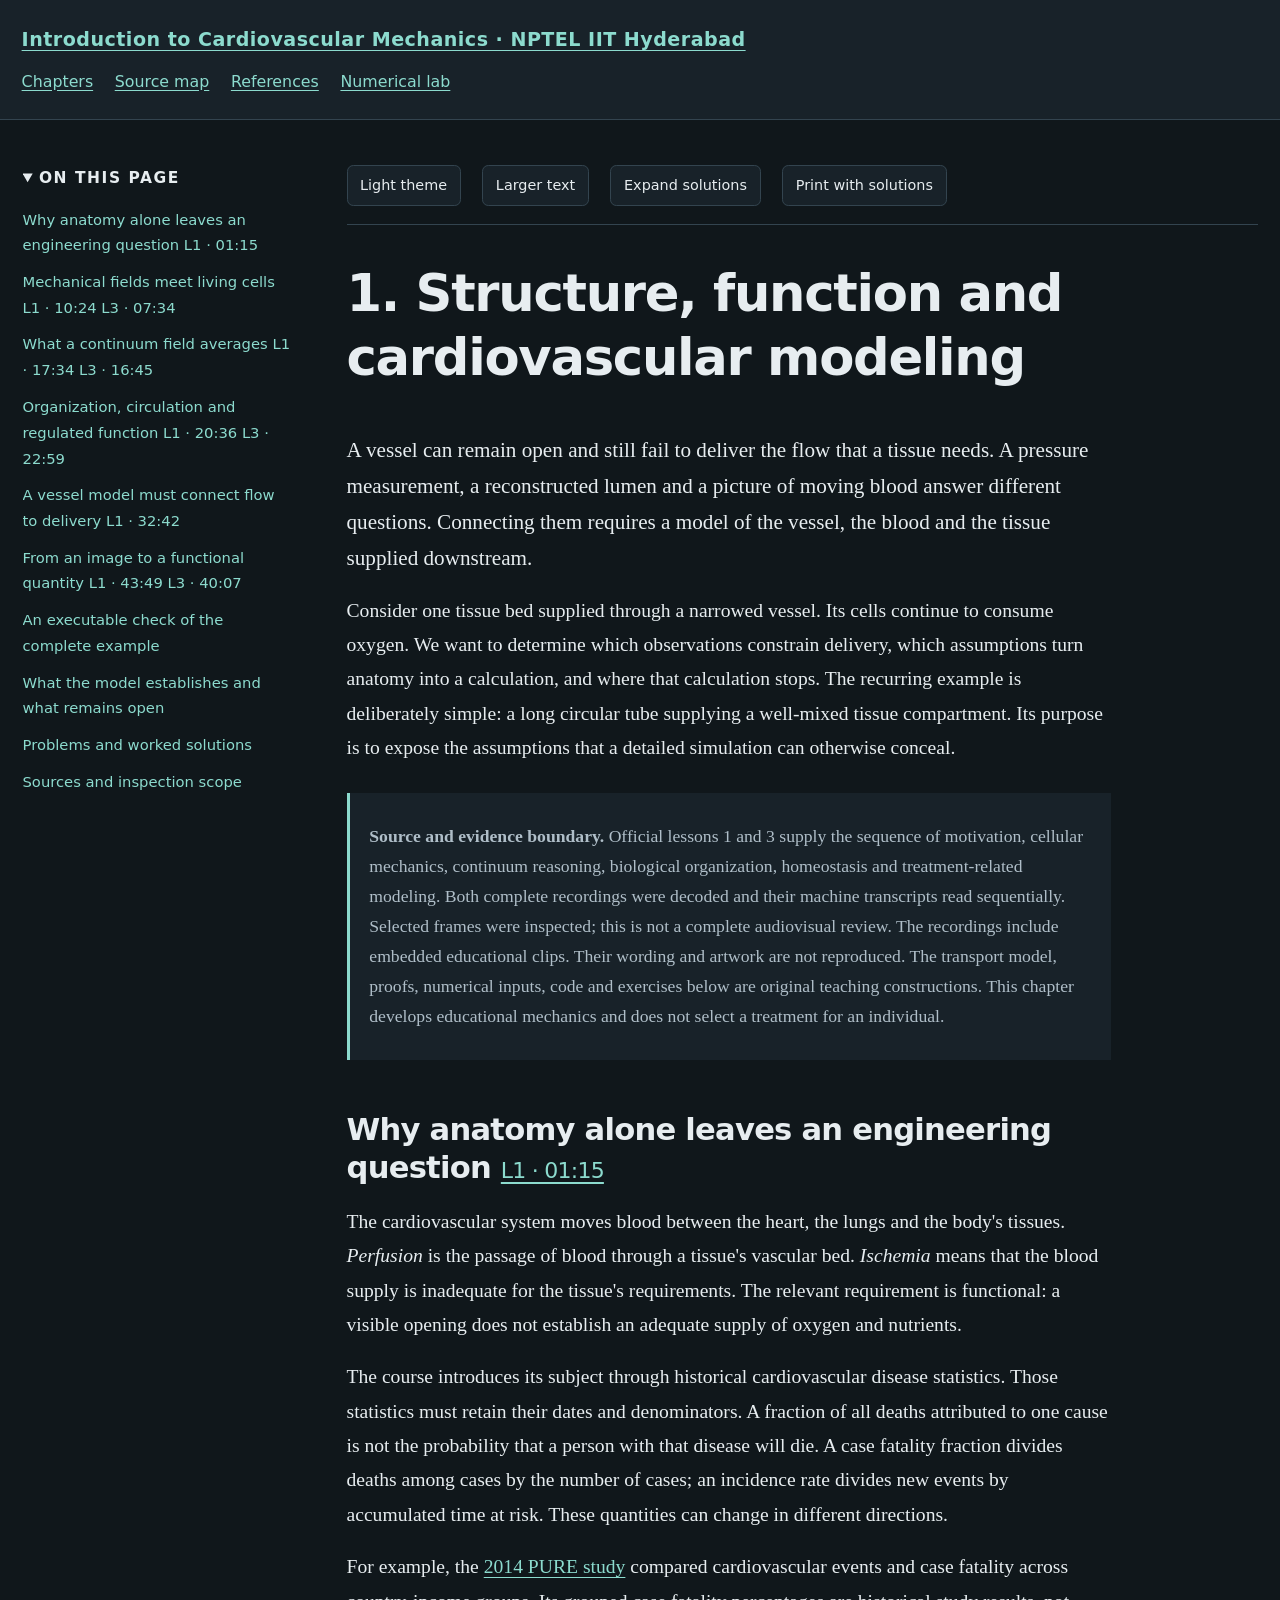
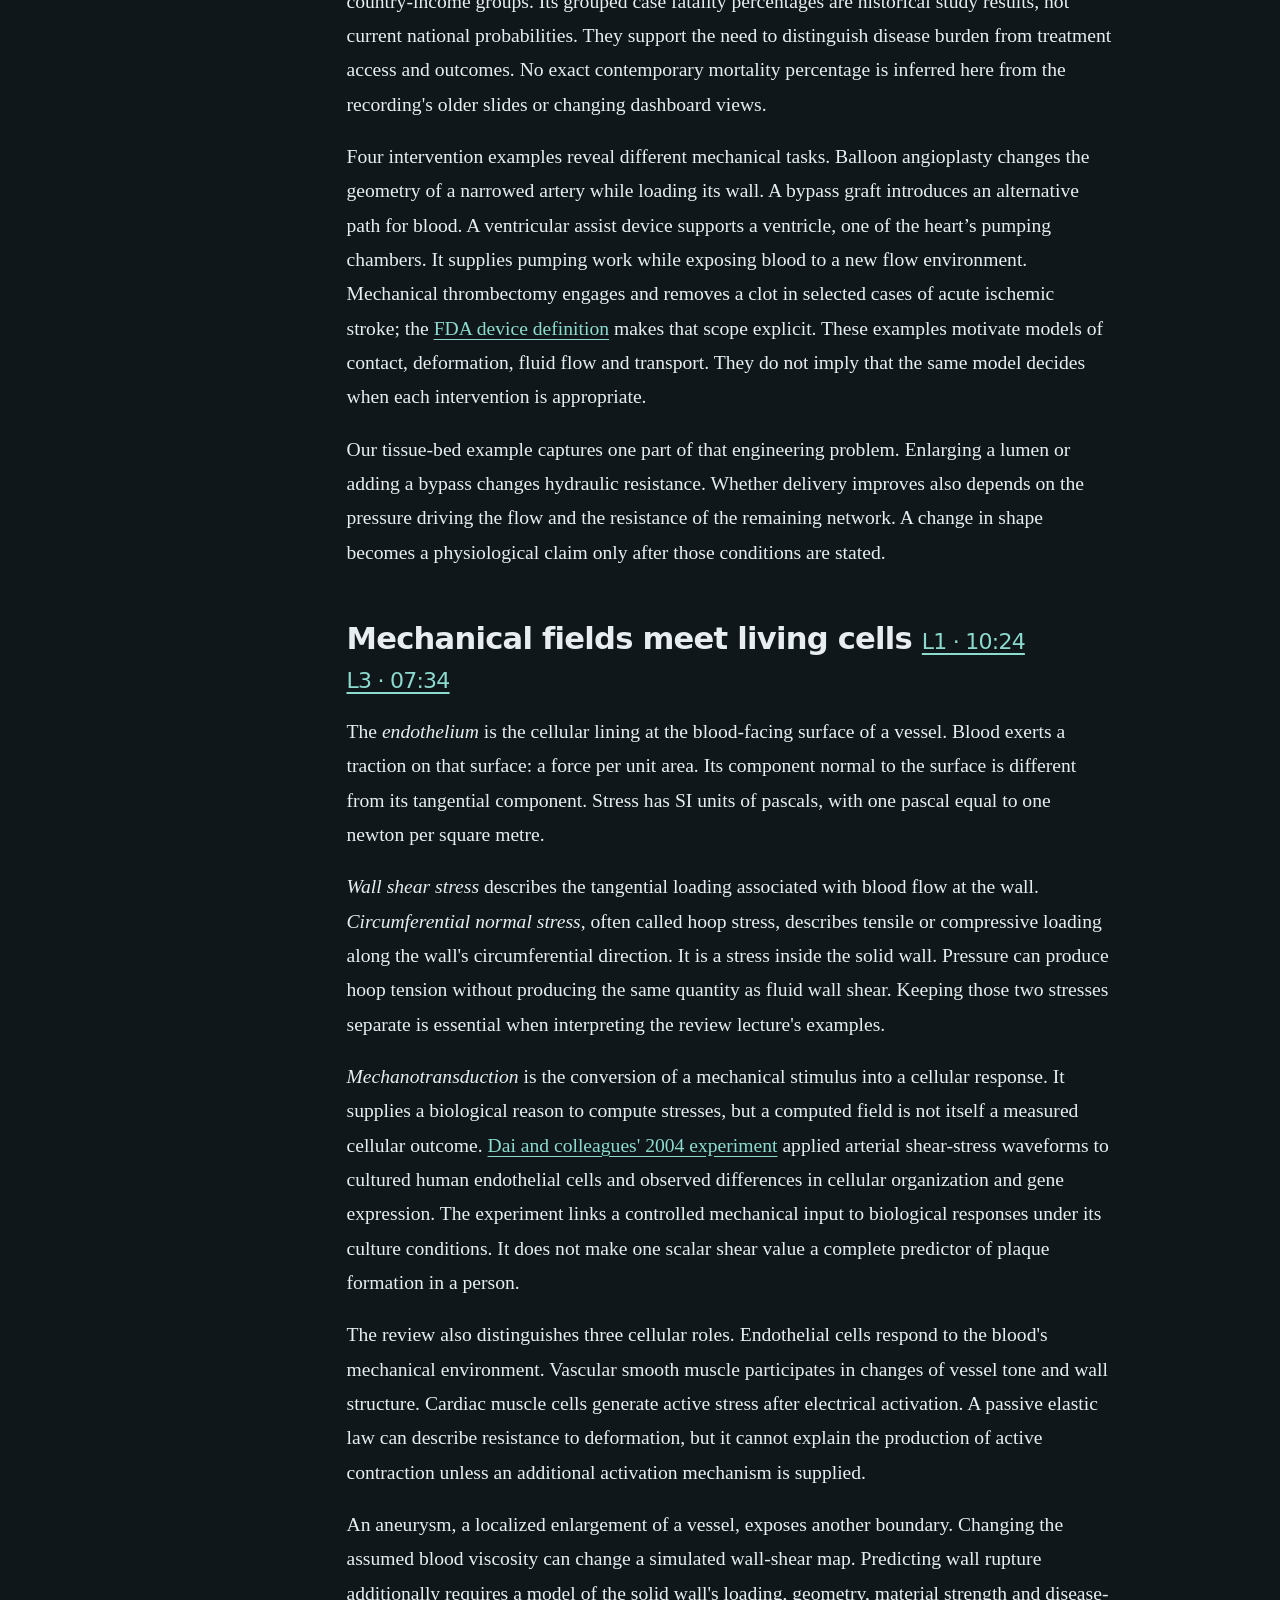
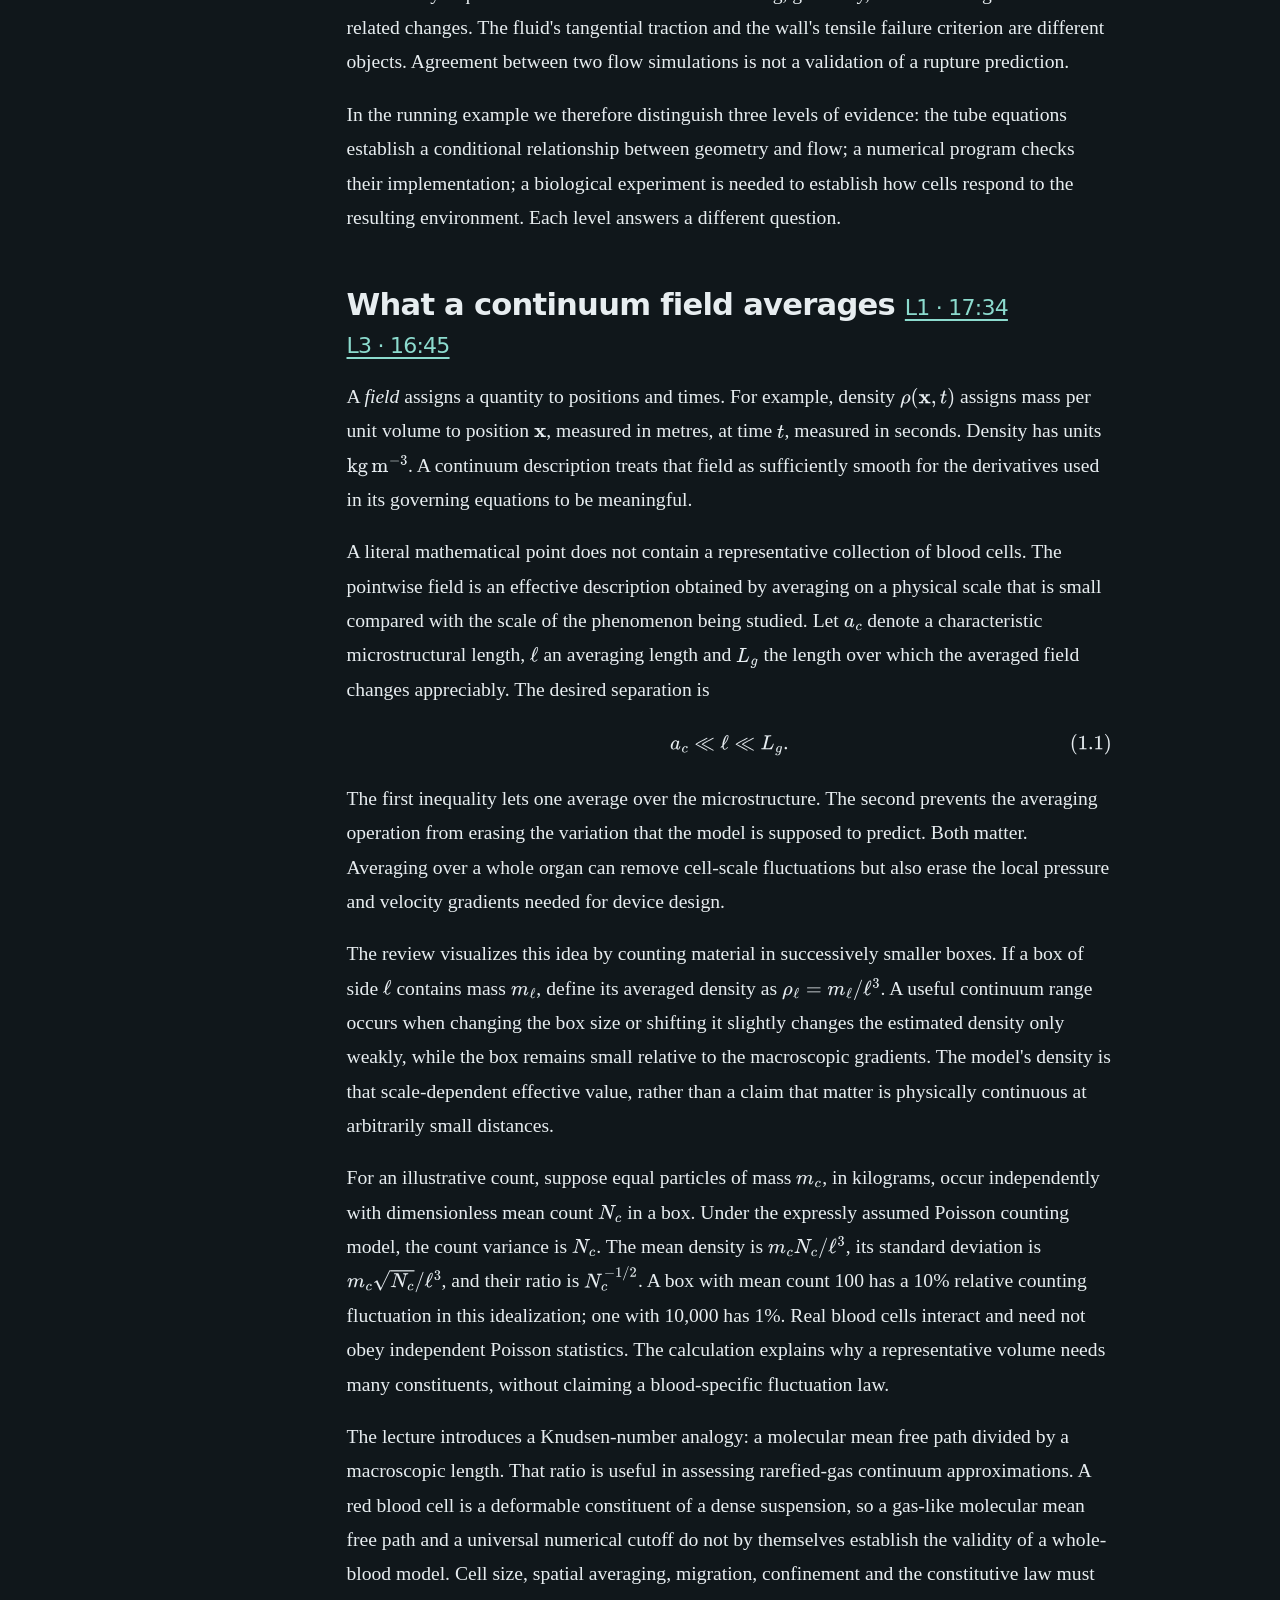
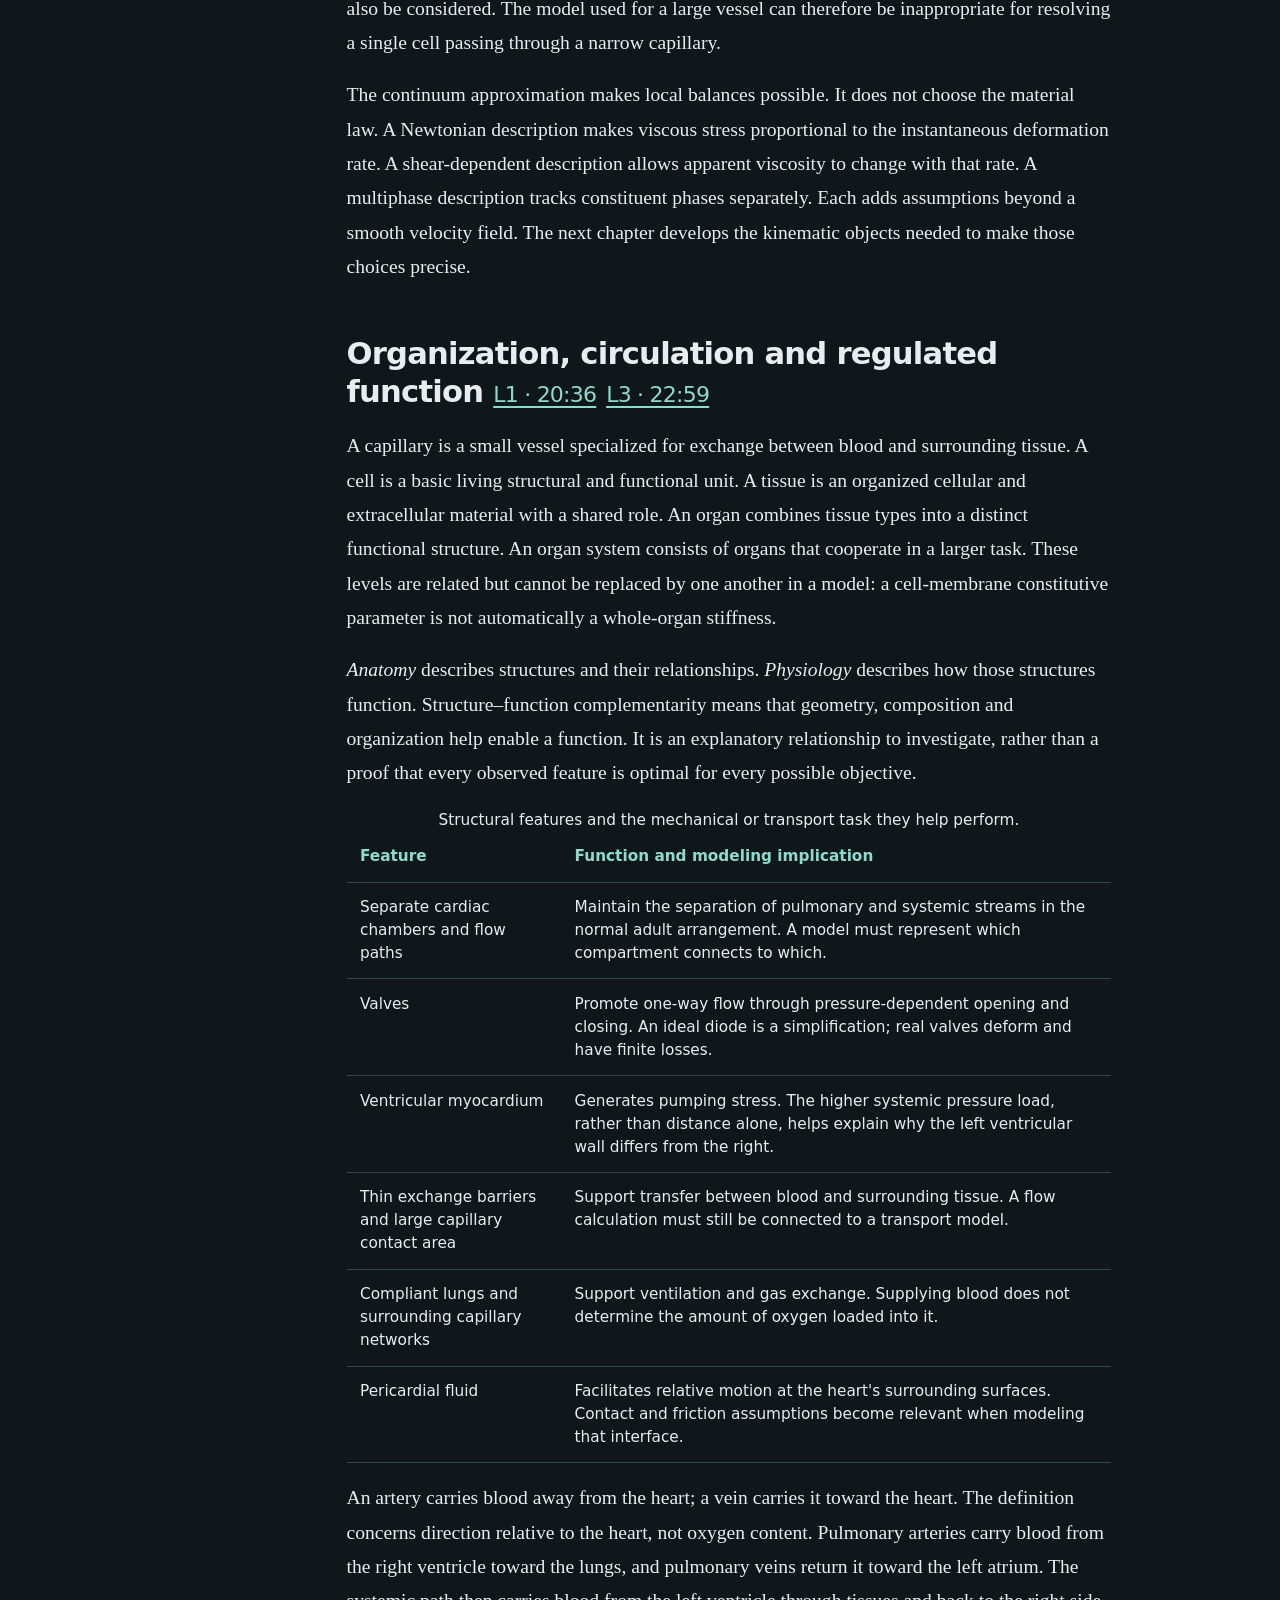
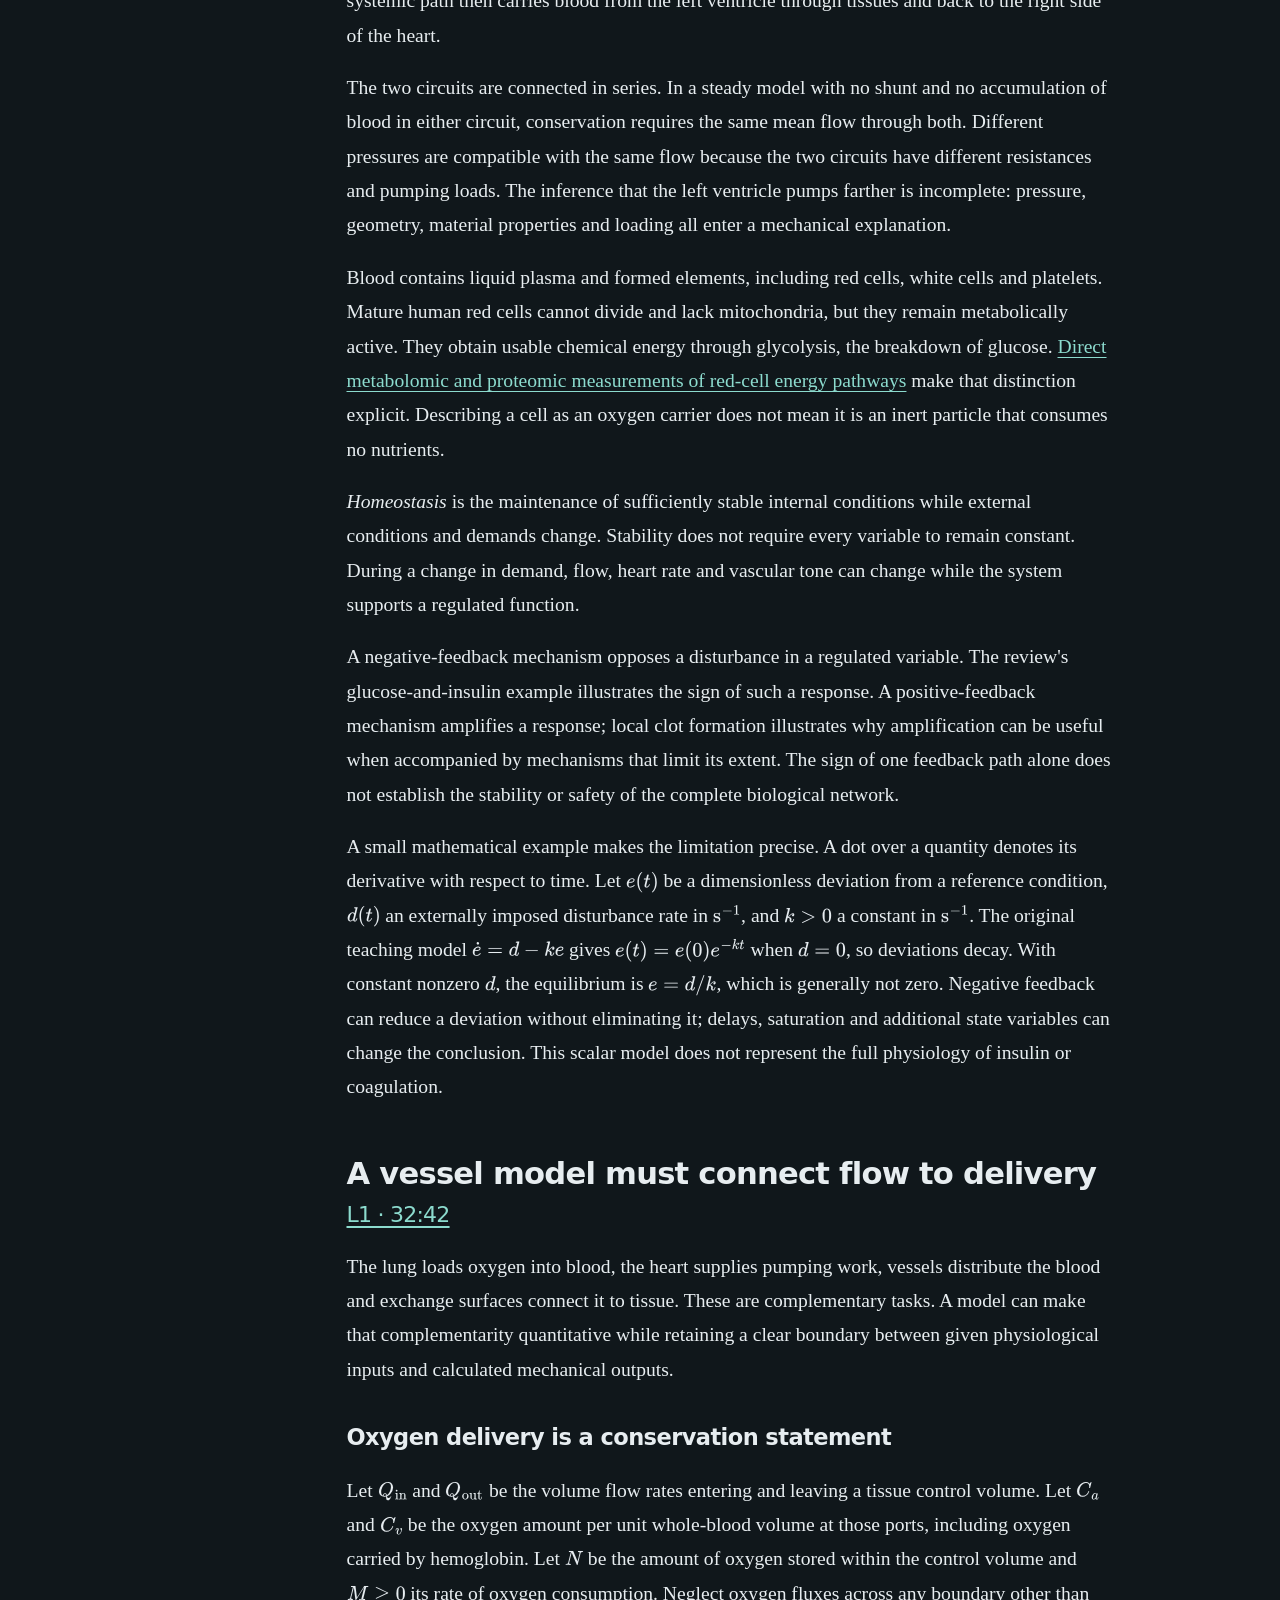
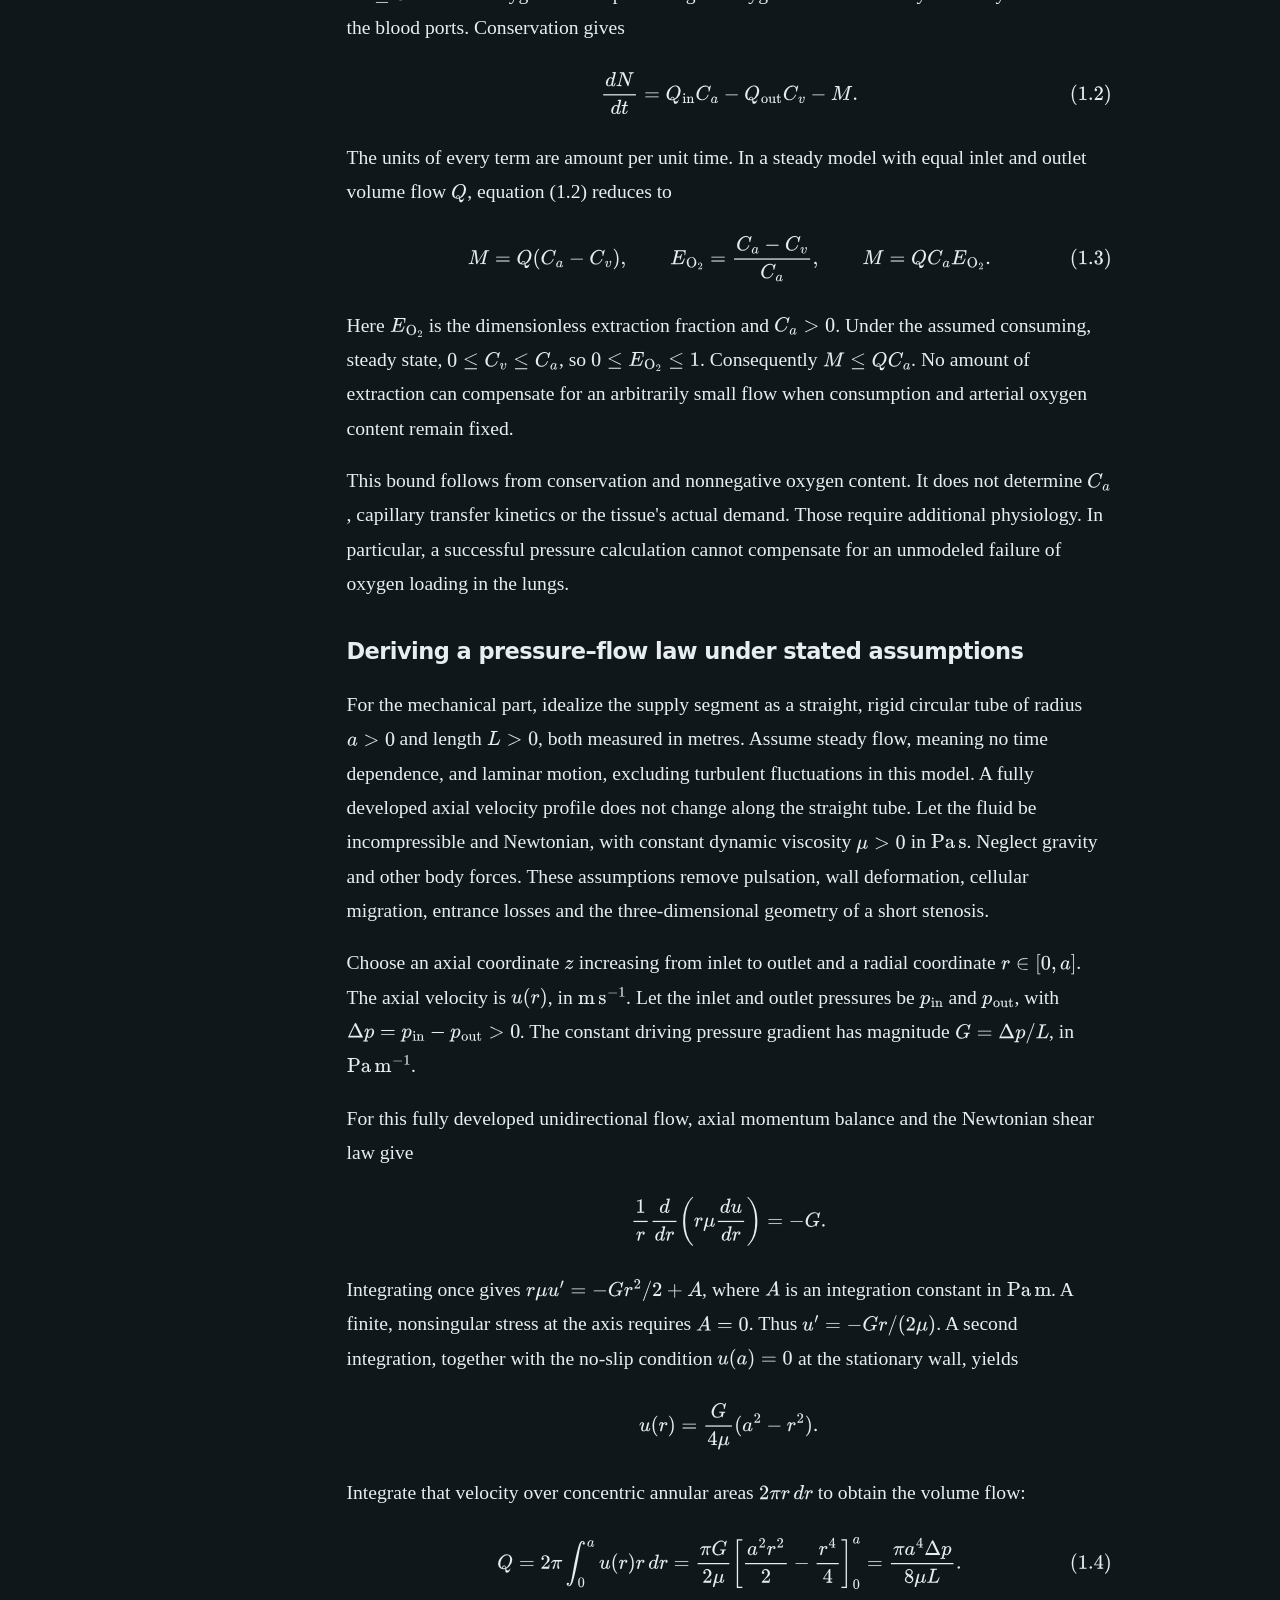
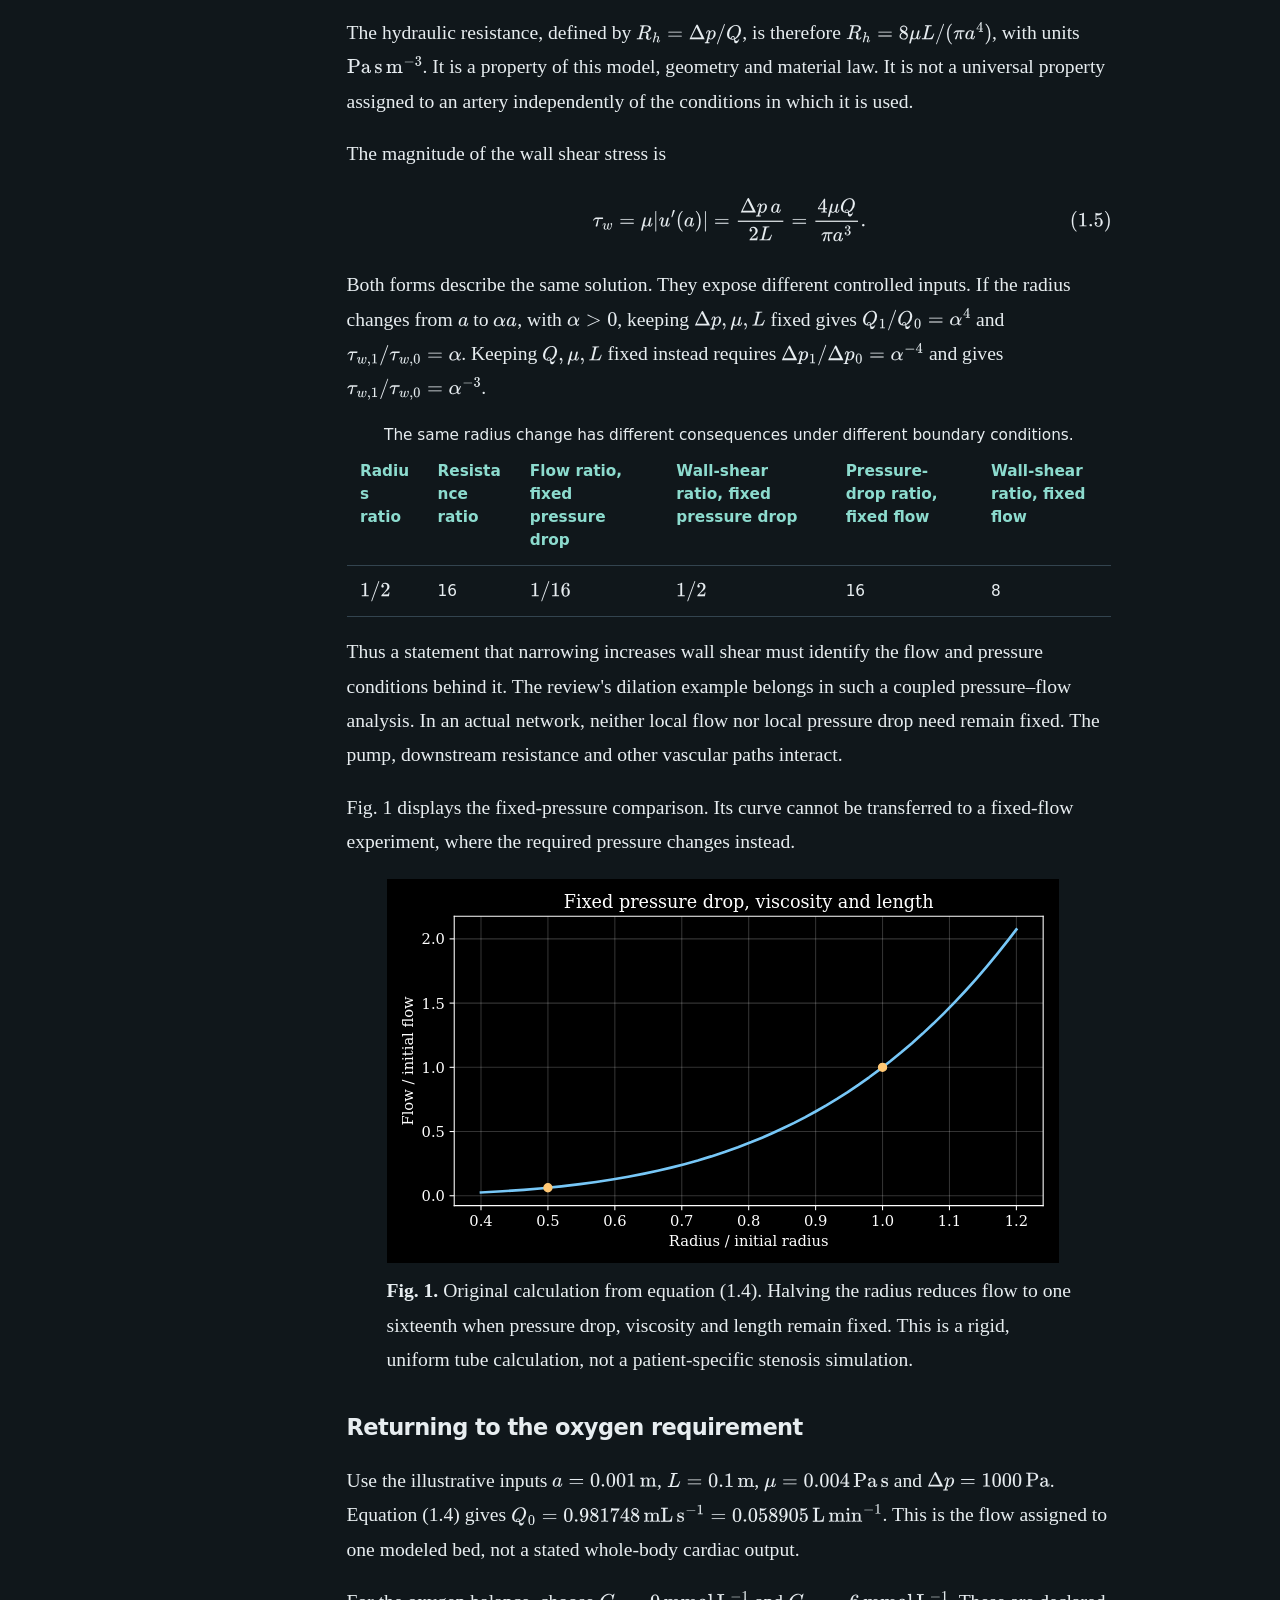
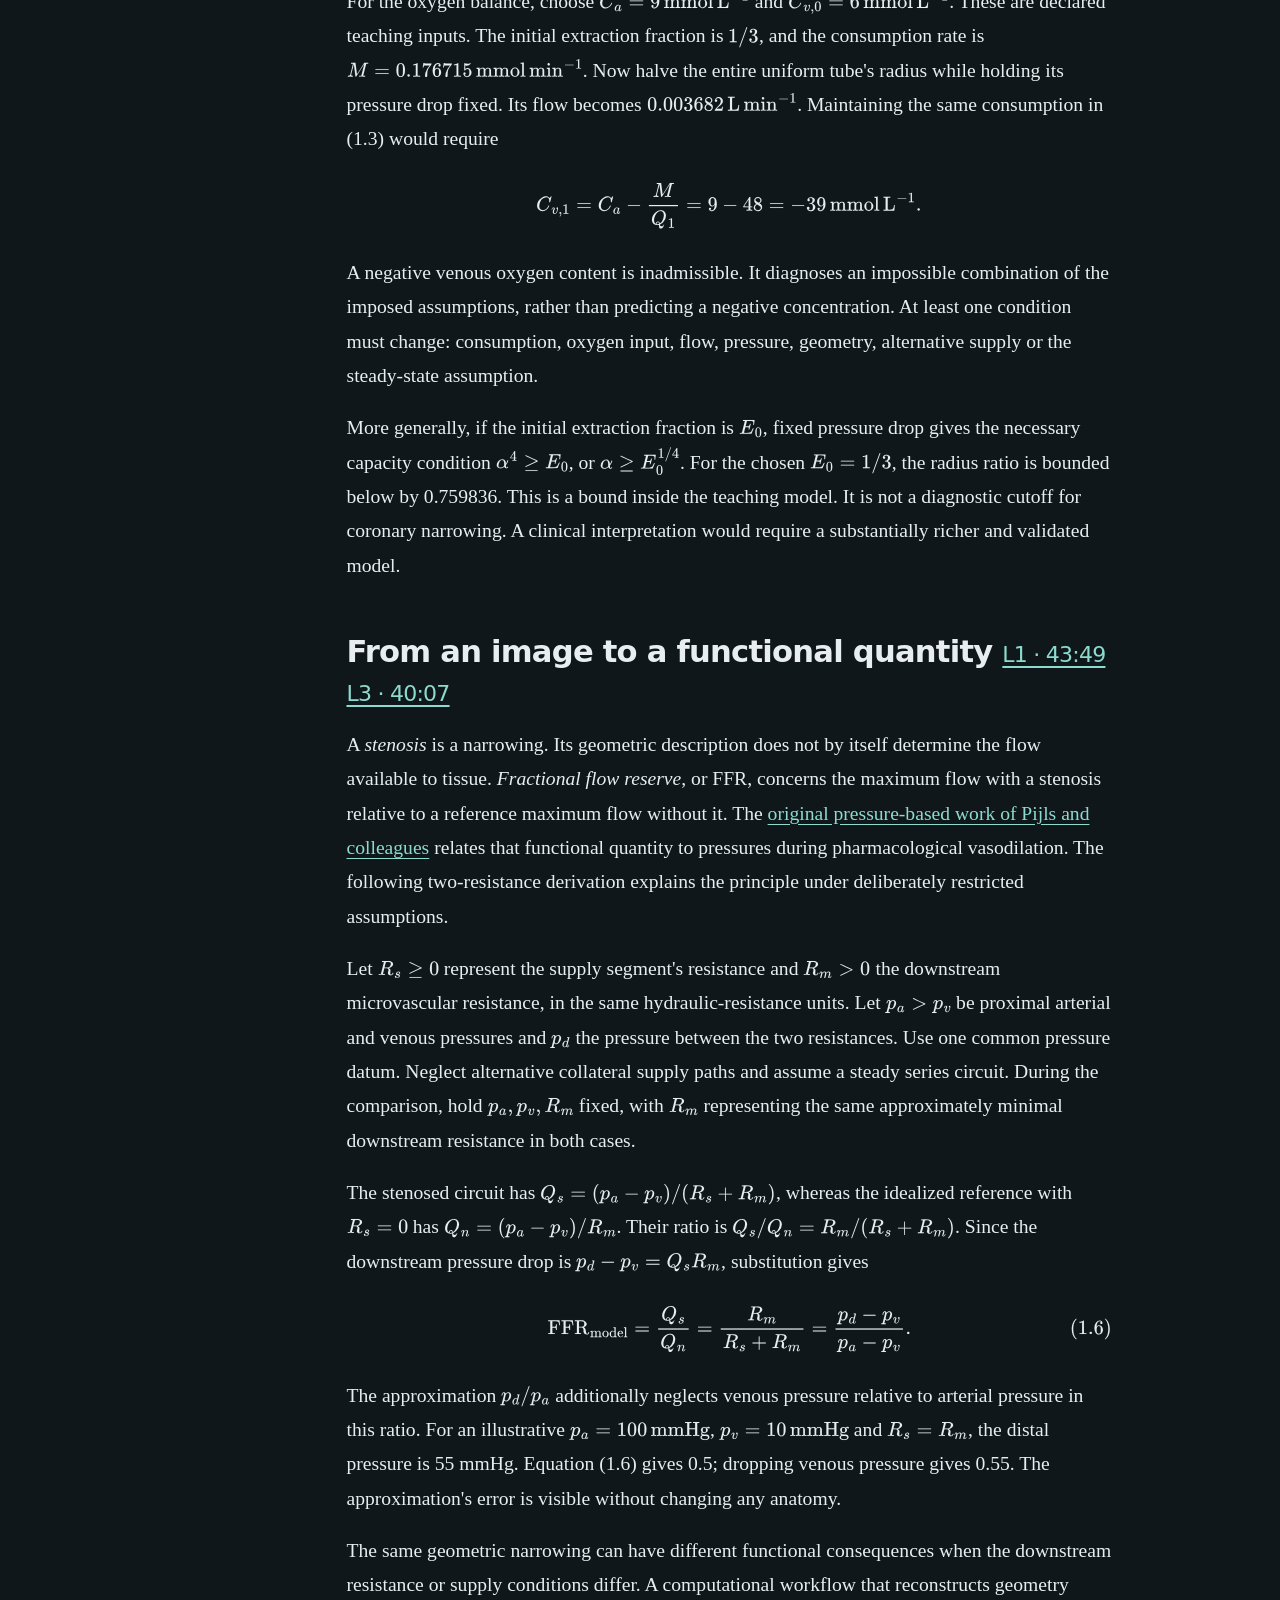
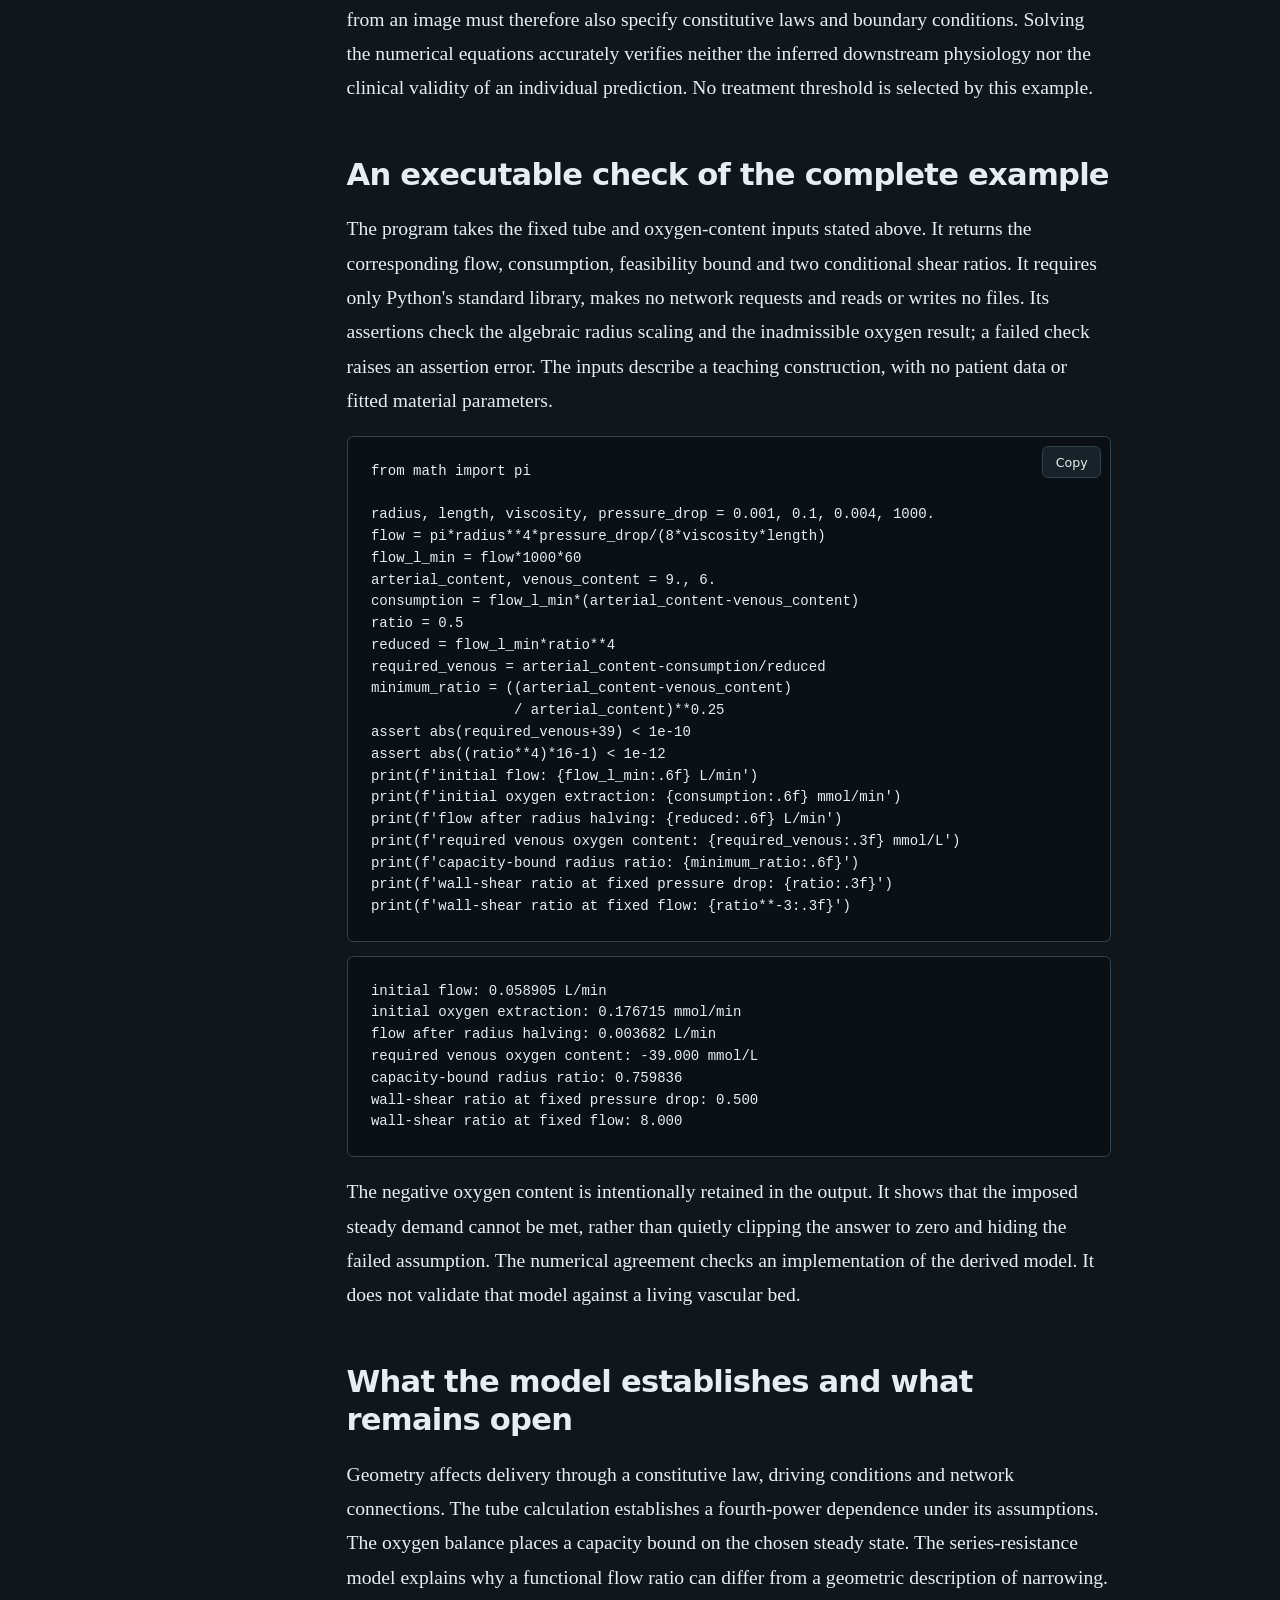
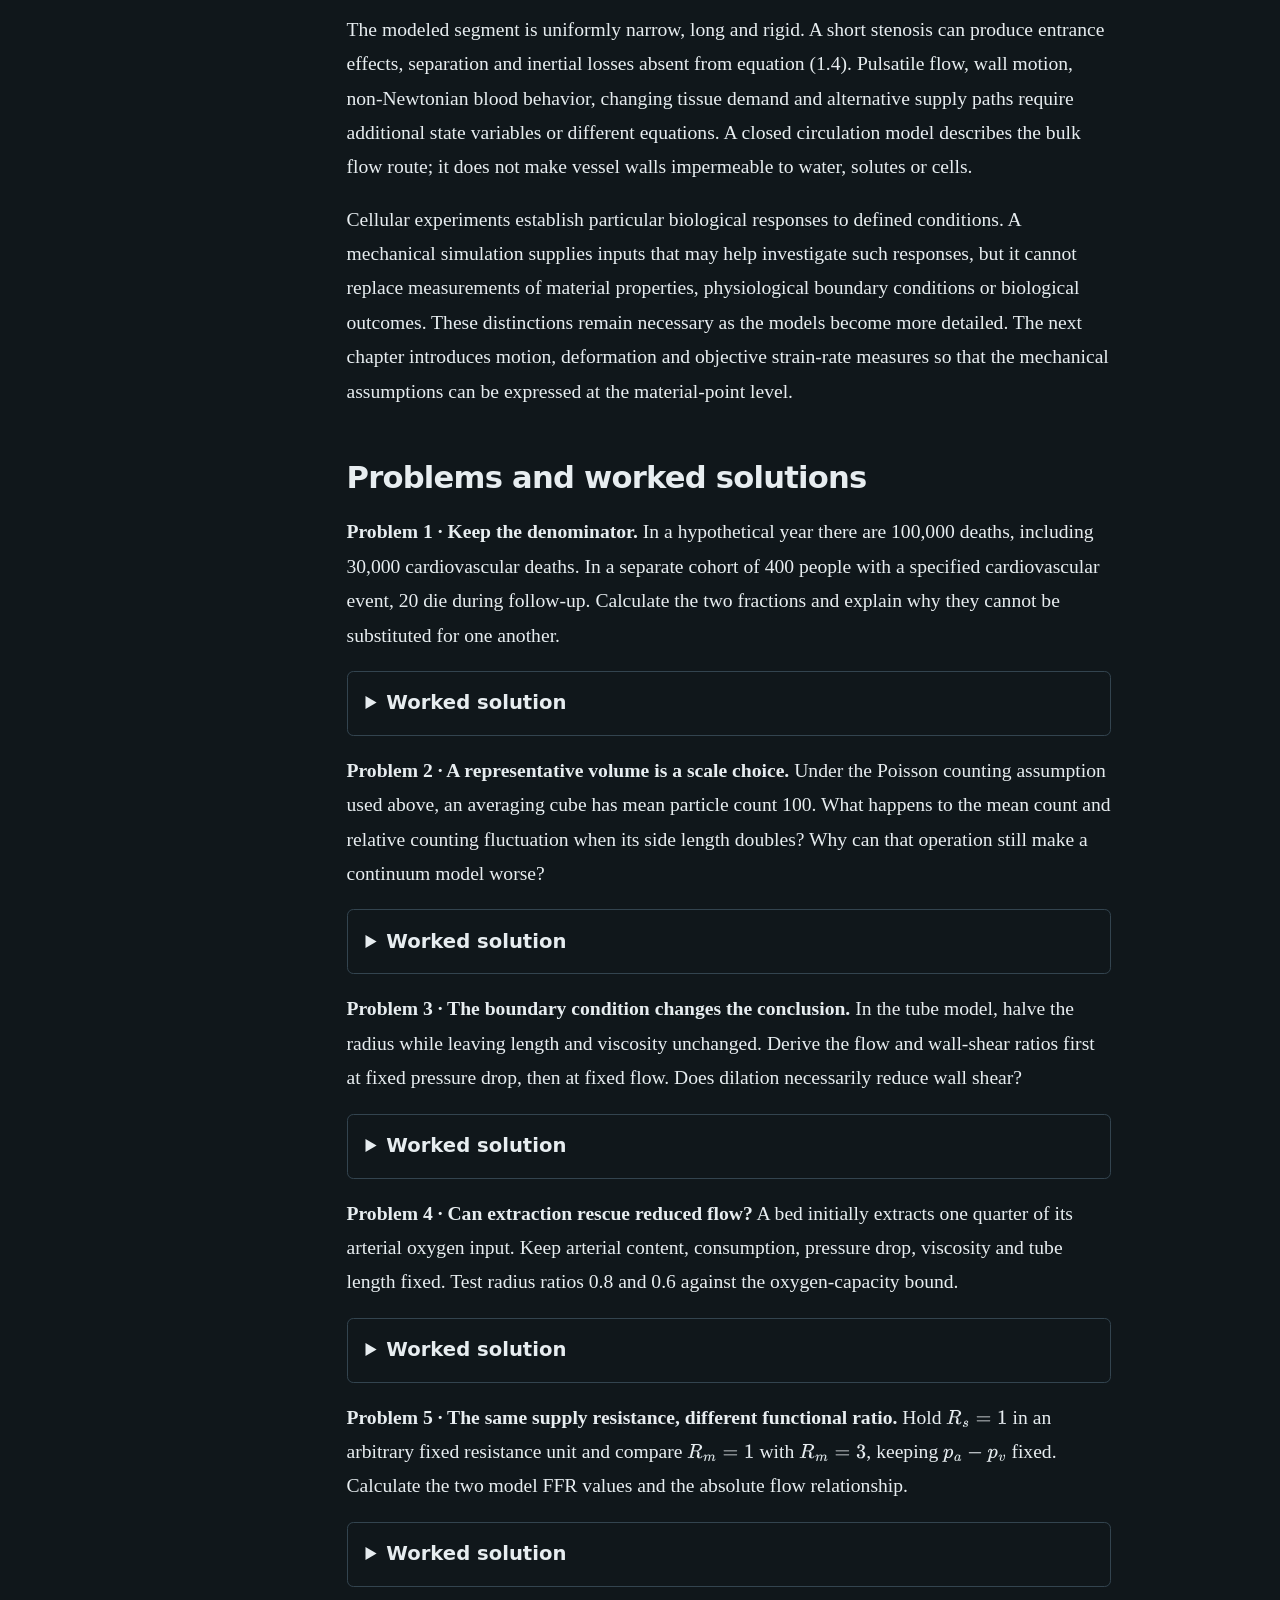
==== commit bd7a3c25: "Save current course repairs; further review stopped at user request" ====
--- a/chapter-01-structure-function-modeling.html
+++ b/chapter-01-structure-function-modeling.html
@@ -1,15 +1,15 @@
 <!doctype html>
 <html lang="en"><head><meta charset="utf-8"><meta name="viewport" content="width=device-width,initial-scale=1">
-<meta name="color-scheme" content="dark light"><meta name="book-content-sha256" content="641c0fc6d2da57e142d8823c37091b47c96aa8b6a3d8473d5667e83cd0ba7a68">
+<meta name="color-scheme" content="dark light"><meta name="book-content-sha256" content="aba72028485690eeb6fee3ae54a132d20f070c083e9eddd0ae3e2463990eb701">
 <title>Structure, function and cardiovascular modeling · Introduction to Cardiovascular Mechanics</title><link rel="stylesheet" href="assets/book.css">
 <script>window.MathJax={tex:{inlineMath:[['$','$'],['\\(','\\)']],displayMath:[['$$','$$'],['\\[','\\]']],processEscapes:true},svg:{fontCache:'local'},options:{skipHtmlTags:['script','noscript','style','textarea','pre','code']}};</script>
 <script defer src="assets/mathjax-tex-svg.js"></script><script defer src="assets/book.js"></script><script defer src="assets/vessel-lab.js"></script></head>
 <body><a class="skip" href="#main">Skip to content</a><header class="site-header"><a class="brand" href="index.html">Introduction to Cardiovascular Mechanics · NPTEL IIT Hyderabad</a><nav class="course-nav" aria-label="Book"><a href="index.html">Chapters</a><a href="source-map.html">Source map</a><a href="references.html">References</a><a href="numerical-lab.html">Numerical lab</a></nav></header>
-<div class="layout"><aside class="toc" id="chapter-toc" aria-label="On this page"><h2>On this page</h2></aside><main id="main"><div class="reading-tools" aria-label="Reading controls"><button id="theme-toggle" aria-pressed="false">Light theme</button><button id="text-toggle" aria-pressed="false">Larger text</button><button id="solutions-toggle" aria-pressed="false">Expand solutions</button><button id="print-page">Print with solutions</button></div>
-<article id="chapter-content"><!-- BOOK-CONTENT-START --><h1>1. Structure, function and cardiovascular modeling</h1>
+<div class="layout"><aside class="toc" id="chapter-toc" aria-label="On this page"><h2 id="toc-heading">On this page</h2></aside><main id="main"><div class="reading-tools" aria-label="Reading controls"><button id="theme-toggle" aria-pressed="false">Light theme</button><button id="text-toggle" aria-pressed="false">Larger text</button><button id="solutions-toggle" aria-pressed="false">Expand solutions</button><button id="print-page">Print with solutions</button></div>
+<article id="chapter-content"><!-- BOOK-CONTENT-START --><h1 id="chapter-title">1. Structure, function and cardiovascular modeling</h1>
 <p class="lead">A vessel can remain open and still fail to deliver the flow that a tissue needs. A pressure measurement, a reconstructed lumen and a picture of moving blood answer different questions. Connecting them requires a model of the vessel, the blood and the tissue supplied downstream.</p>
 <p>Consider one tissue bed supplied through a narrowed vessel. Its cells continue to consume oxygen. We want to determine which observations constrain delivery, which assumptions turn anatomy into a calculation, and where that calculation stops. The recurring example is deliberately simple: a long circular tube supplying a well-mixed tissue compartment. Its purpose is to expose the assumptions that a detailed simulation can otherwise conceal.</p>
-<div class="note"><p><strong>Source and evidence boundary.</strong> Official lessons 1 and 3 supply the sequence of motivation, cellular mechanics, continuum reasoning, biological organization, homeostasis and treatment-related modeling. Both complete recordings were decoded and their machine transcripts read sequentially. Selected frames were inspected; this is not a complete audiovisual review. The recordings include embedded educational clips. Their wording and artwork are not reproduced. The transport model, proofs, numerical inputs, code and exercises below are original teaching constructions. This chapter develops educational mechanics and does not select a treatment for an individual.</p></div>
+<div class="note"><p class="source-note"><strong>Source and evidence boundary.</strong> Official lessons 1 and 3 supply the sequence of motivation, cellular mechanics, continuum reasoning, biological organization, homeostasis and treatment-related modeling. Both complete recordings were decoded and their machine transcripts read sequentially. Selected frames were inspected; this is not a complete audiovisual review. The recordings include embedded educational clips. Their wording and artwork are not reproduced. The transport model, proofs, numerical inputs, code and exercises below are original teaching constructions. This chapter develops educational mechanics and does not select a treatment for an individual.</p></div>
 
 <h2 id="motivation">Why anatomy alone leaves an engineering question <a class="timestamp" href="https://www.youtube.com/watch?v=3vz6e0wgxFY&amp;t=75s">L1 · 01:15</a></h2>
 <p>The cardiovascular system moves blood between the heart, the lungs and the body's tissues. <dfn>Perfusion</dfn> is the passage of blood through a tissue's vascular bed. <dfn>Ischemia</dfn> means that the blood supply is inadequate for the tissue's requirements. The relevant requirement is functional: a visible opening does not establish an adequate supply of oxygen and nutrients.</p>
@@ -34,9 +34,9 @@
 \]
 <p>The first inequality lets one average over the microstructure. The second prevents the averaging operation from erasing the variation that the model is supposed to predict. Both matter. Averaging over a whole organ can remove cell-scale fluctuations but also erase the local pressure and velocity gradients needed for device design.</p>
 <p>The review visualizes this idea by counting material in successively smaller boxes. If a box of side \(\ell\) contains mass \(m_\ell\), define its averaged density as \(\rho_\ell=m_\ell/\ell^3\). A useful continuum range occurs when changing the box size or shifting it slightly changes the estimated density only weakly, while the box remains small relative to the macroscopic gradients. The model's density is that scale-dependent effective value, rather than a claim that matter is physically continuous at arbitrarily small distances.</p>
-<p>For an illustrative count, suppose equal particles of mass \(m_c\) occur independently with mean count \(N\) in a box. Under the expressly assumed Poisson counting model, the count variance is \(N\). The mean density is \(m_cN/\ell^3\), its standard deviation is \(m_c\sqrt N/\ell^3\), and their ratio is \(N^{-1/2}\). A box with mean count 100 has a 10% relative counting fluctuation in this idealization; one with 10,000 has 1%. Real blood cells interact and need not obey independent Poisson statistics. The calculation explains why a representative volume needs many constituents, without claiming a blood-specific fluctuation law.</p>
+<p>For an illustrative count, suppose equal particles of mass \(m_c\), in kilograms, occur independently with dimensionless mean count \(N_c\) in a box. Under the expressly assumed Poisson counting model, the count variance is \(N_c\). The mean density is \(m_cN_c/\ell^3\), its standard deviation is \(m_c\sqrt{N_c}/\ell^3\), and their ratio is \(N_c^{-1/2}\). A box with mean count 100 has a 10% relative counting fluctuation in this idealization; one with 10,000 has 1%. Real blood cells interact and need not obey independent Poisson statistics. The calculation explains why a representative volume needs many constituents, without claiming a blood-specific fluctuation law.</p>
 <p>The lecture introduces a Knudsen-number analogy: a molecular mean free path divided by a macroscopic length. That ratio is useful in assessing rarefied-gas continuum approximations. A red blood cell is a deformable constituent of a dense suspension, so a gas-like molecular mean free path and a universal numerical cutoff do not by themselves establish the validity of a whole-blood model. Cell size, spatial averaging, migration, confinement and the constitutive law must also be considered. The model used for a large vessel can therefore be inappropriate for resolving a single cell passing through a narrow capillary.</p>
-<p>The continuum approximation makes local balances possible. It does not choose the material law. A smooth velocity field can be combined with a Newtonian, shear-dependent or multiphase description, each of which adds different assumptions. The next chapter develops the kinematic objects needed to make those choices precise.</p>
+<p>The continuum approximation makes local balances possible. It does not choose the material law. A Newtonian description makes viscous stress proportional to the instantaneous deformation rate. A shear-dependent description allows apparent viscosity to change with that rate. A multiphase description tracks constituent phases separately. Each adds assumptions beyond a smooth velocity field. The next chapter develops the kinematic objects needed to make those choices precise.</p>
 
 <h2 id="structure-function">Organization, circulation and regulated function <a class="timestamp" href="https://www.youtube.com/watch?v=3vz6e0wgxFY&amp;t=1236s">L1 · 20:36</a> <a class="timestamp" href="https://www.youtube.com/watch?v=5PMOTIzETZA&amp;t=1379s">L3 · 22:59</a></h2>
 <p>A capillary is a small vessel specialized for exchange between blood and surrounding tissue. A cell is a basic living structural and functional unit. A tissue is an organized cellular and extracellular material with a shared role. An organ combines tissue types into a distinct functional structure. An organ system consists of organs that cooperate in a larger task. These levels are related but cannot be replaced by one another in a model: a cell-membrane constitutive parameter is not automatically a whole-organ stiffness.</p>
@@ -51,7 +51,7 @@
 </tbody></table>
 <p>An artery carries blood away from the heart; a vein carries it toward the heart. The definition concerns direction relative to the heart, not oxygen content. Pulmonary arteries carry blood from the right ventricle toward the lungs, and pulmonary veins return it toward the left atrium. The systemic path then carries blood from the left ventricle through tissues and back to the right side of the heart.</p>
 <p>The two circuits are connected in series. In a steady model with no shunt and no accumulation of blood in either circuit, conservation requires the same mean flow through both. Different pressures are compatible with the same flow because the two circuits have different resistances and pumping loads. The inference that the left ventricle pumps farther is incomplete: pressure, geometry, material properties and loading all enter a mechanical explanation.</p>
-<p>Blood contains plasma and formed elements, including red cells, white cells and platelets. Mature human red cells cannot divide and lack mitochondria, but they remain metabolically active and use glucose to supply energy through glycolysis. <a href="https://pmc.ncbi.nlm.nih.gov/articles/PMC5141275/">Direct metabolomic and proteomic measurements of red-cell energy pathways</a> make that distinction explicit. Describing a cell as an oxygen carrier does not mean it is an inert particle that consumes no nutrients.</p>
+<p>Blood contains liquid plasma and formed elements, including red cells, white cells and platelets. Mature human red cells cannot divide and lack mitochondria, but they remain metabolically active. They obtain usable chemical energy through glycolysis, the breakdown of glucose. <a href="https://pmc.ncbi.nlm.nih.gov/articles/PMC5141275/">Direct metabolomic and proteomic measurements of red-cell energy pathways</a> make that distinction explicit. Describing a cell as an oxygen carrier does not mean it is an inert particle that consumes no nutrients.</p>
 <p><dfn>Homeostasis</dfn> is the maintenance of sufficiently stable internal conditions while external conditions and demands change. Stability does not require every variable to remain constant. During a change in demand, flow, heart rate and vascular tone can change while the system supports a regulated function.</p>
 <p>A negative-feedback mechanism opposes a disturbance in a regulated variable. The review's glucose-and-insulin example illustrates the sign of such a response. A positive-feedback mechanism amplifies a response; local clot formation illustrates why amplification can be useful when accompanied by mechanisms that limit its extent. The sign of one feedback path alone does not establish the stability or safety of the complete biological network.</p>
 <p>A small mathematical example makes the limitation precise. A dot over a quantity denotes its derivative with respect to time. Let \(e(t)\) be a dimensionless deviation from a reference condition, \(d(t)\) an externally imposed disturbance rate in \(\mathrm{s^{-1}}\), and \(k&gt;0\) a constant in \(\mathrm{s^{-1}}\). The original teaching model \(\dot e=d-ke\) gives \(e(t)=e(0)e^{-kt}\) when \(d=0\), so deviations decay. With constant nonzero \(d\), the equilibrium is \(e=d/k\), which is generally not zero. Negative feedback can reduce a deviation without eliminating it; delays, saturation and additional state variables can change the conclusion. This scalar model does not represent the full physiology of insulin or coagulation.</p>
@@ -72,13 +72,13 @@
 <p>Here \(E_{\mathrm{O_2}}\) is the dimensionless extraction fraction and \(C_a&gt;0\). Under the assumed consuming, steady state, \(0\le C_v\le C_a\), so \(0\le E_{\mathrm{O_2}}\le1\). Consequently \(M\le QC_a\). No amount of extraction can compensate for an arbitrarily small flow when consumption and arterial oxygen content remain fixed.</p>
 <p>This bound follows from conservation and nonnegative oxygen content. It does not determine \(C_a\), capillary transfer kinetics or the tissue's actual demand. Those require additional physiology. In particular, a successful pressure calculation cannot compensate for an unmodeled failure of oxygen loading in the lungs.</p>
 <h3 id="tube-law">Deriving a pressure–flow law under stated assumptions</h3>
-<p>For the mechanical part, idealize the supply segment as a straight, rigid circular tube of radius \(a&gt;0\) and length \(L&gt;0\), both measured in metres. Assume steady, laminar, fully developed flow of an incompressible Newtonian fluid with constant dynamic viscosity \(\mu&gt;0\), in \(\mathrm{Pa\,s}\). Neglect gravity and other body forces. These assumptions deliberately remove pulsation, wall deformation, cellular migration, entrance losses and the three-dimensional geometry of a short stenosis.</p>
+<p>For the mechanical part, idealize the supply segment as a straight, rigid circular tube of radius \(a\gt0\) and length \(L\gt0\), both measured in metres. Assume steady flow, meaning no time dependence, and laminar motion, excluding turbulent fluctuations in this model. A fully developed axial velocity profile does not change along the straight tube. Let the fluid be incompressible and Newtonian, with constant dynamic viscosity \(\mu\gt0\) in \(\mathrm{Pa\,s}\). Neglect gravity and other body forces. These assumptions remove pulsation, wall deformation, cellular migration, entrance losses and the three-dimensional geometry of a short stenosis.</p>
 <p>Choose an axial coordinate \(z\) increasing from inlet to outlet and a radial coordinate \(r\in[0,a]\). The axial velocity is \(u(r)\), in \(\mathrm{m\,s^{-1}}\). Let the inlet and outlet pressures be \(p_{\mathrm{in}}\) and \(p_{\mathrm{out}}\), with \(\Delta p=p_{\mathrm{in}}-p_{\mathrm{out}}&gt;0\). The constant driving pressure gradient has magnitude \(G=\Delta p/L\), in \(\mathrm{Pa\,m^{-1}}\).</p>
 <p>For this fully developed unidirectional flow, axial momentum balance and the Newtonian shear law give</p>
 \[
 \frac1r\frac{d}{dr}\left(r\mu\frac{du}{dr}\right)=-G.
 \]
-<p>Integrating once gives \(r\mu u'=-Gr^2/2+A\), where \(A\) is an integration constant. A finite, nonsingular stress at the axis requires \(A=0\). Thus \(u'=-Gr/(2\mu)\). A second integration, together with the no-slip condition \(u(a)=0\) at the stationary wall, yields</p>
+<p>Integrating once gives \(r\mu u'=-Gr^2/2+A\), where \(A\) is an integration constant in \(\mathrm{Pa\,m}\). A finite, nonsingular stress at the axis requires \(A=0\). Thus \(u'=-Gr/(2\mu)\). A second integration, together with the no-slip condition \(u(a)=0\) at the stationary wall, yields</p>
 \[
 u(r)=\frac{G}{4\mu}(a^2-r^2).
 \]
@@ -97,7 +97,8 @@
 <p>Both forms describe the same solution. They expose different controlled inputs. If the radius changes from \(a\) to \(\alpha a\), with \(\alpha&gt;0\), keeping \(\Delta p,\mu,L\) fixed gives \(Q_1/Q_0=\alpha^4\) and \(\tau_{w,1}/\tau_{w,0}=\alpha\). Keeping \(Q,\mu,L\) fixed instead requires \(\Delta p_1/\Delta p_0=\alpha^{-4}\) and gives \(\tau_{w,1}/\tau_{w,0}=\alpha^{-3}\).</p>
 <table><caption>The same radius change has different consequences under different boundary conditions.</caption><thead><tr><th>Radius ratio</th><th>Resistance ratio</th><th>Flow ratio, fixed pressure drop</th><th>Wall-shear ratio, fixed pressure drop</th><th>Pressure-drop ratio, fixed flow</th><th>Wall-shear ratio, fixed flow</th></tr></thead><tbody><tr><td>\(1/2\)</td><td>16</td><td>\(1/16\)</td><td>\(1/2\)</td><td>16</td><td>8</td></tr></tbody></table>
 <p>Thus a statement that narrowing increases wall shear must identify the flow and pressure conditions behind it. The review's dilation example belongs in such a coupled pressure–flow analysis. In an actual network, neither local flow nor local pressure drop need remain fixed. The pump, downstream resistance and other vascular paths interact.</p>
-<figure><img src="assets/radius-flow.svg" alt="Computed fourth-power relationship between radius ratio and flow ratio at fixed pressure drop"><figcaption>Original calculation from equation (1.4). Halving the radius reduces flow to one sixteenth when pressure drop, viscosity and length remain fixed. This is a rigid, uniform tube calculation, not a patient-specific stenosis simulation.</figcaption></figure>
+<p>Fig. 1 displays the fixed-pressure comparison. Its curve cannot be transferred to a fixed-flow experiment, where the required pressure changes instead.</p>
+<figure id="radius-flow-figure"><img src="assets/radius-flow.svg" alt="Computed fourth-power relationship between radius ratio and flow ratio at fixed pressure drop"><figcaption>Original calculation from equation (1.4). Halving the radius reduces flow to one sixteenth when pressure drop, viscosity and length remain fixed. This is a rigid, uniform tube calculation, not a patient-specific stenosis simulation.</figcaption></figure>
 <h3 id="capacity-bound">Returning to the oxygen requirement</h3>
 <p>Use the illustrative inputs \(a=0.001\,\mathrm m\), \(L=0.1\,\mathrm m\), \(\mu=0.004\,\mathrm{Pa\,s}\) and \(\Delta p=1000\,\mathrm{Pa}\). Equation (1.4) gives \(Q_0=0.981748\,\mathrm{mL\,s^{-1}}=0.058905\,\mathrm{L\,min^{-1}}\). This is the flow assigned to one modeled bed, not a stated whole-body cardiac output.</p>
 <p>For the oxygen balance, choose \(C_a=9\,\mathrm{mmol\,L^{-1}}\) and \(C_{v,0}=6\,\mathrm{mmol\,L^{-1}}\). These are declared teaching inputs. The initial extraction fraction is \(1/3\), and the consumption rate is \(M=0.176715\,\mathrm{mmol\,min^{-1}}\). Now halve the entire uniform tube's radius while holding its pressure drop fixed. Its flow becomes \(0.003682\,\mathrm{L\,min^{-1}}\). Maintaining the same consumption in (1.3) would require</p>
@@ -163,7 +164,7 @@
 <p><strong>Problem 1 · Keep the denominator.</strong> In a hypothetical year there are 100,000 deaths, including 30,000 cardiovascular deaths. In a separate cohort of 400 people with a specified cardiovascular event, 20 die during follow-up. Calculate the two fractions and explain why they cannot be substituted for one another.</p>
 <details><summary>Worked solution</summary><p>The cause-of-death fraction is \(30{,}000/100{,}000=0.30\), or 30%. The cohort's case fatality fraction is \(20/400=0.05\), or 5%, over its stated follow-up. The first denominator contains all deaths, while the second contains people who experienced the specified event. Neither supplies an individual probability without information about population, event definition and follow-up. Different denominators are sufficient to explain why the two percentages need not agree.</p></details>
 <p><strong>Problem 2 · A representative volume is a scale choice.</strong> Under the Poisson counting assumption used above, an averaging cube has mean particle count 100. What happens to the mean count and relative counting fluctuation when its side length doubles? Why can that operation still make a continuum model worse?</p>
-<details><summary>Worked solution</summary><p>Doubling each side multiplies the volume and mean count by \(2^3=8\), giving \(N=800\). The relative fluctuation changes from \(1/\sqrt{100}=0.10\) to \(1/\sqrt{800}=0.03536\), about 3.54%. The counting noise decreases. However, the averaging length has moved closer to the macroscopic gradient length \(L_g\). If the larger box spans substantial changes in velocity, density or composition, it suppresses variation that the model must retain. A representative volume must satisfy both parts of (1.1); increasing it without limit does not solve the modeling problem.</p></details>
+<details><summary>Worked solution</summary><p>Doubling each side multiplies the volume and mean count by \(2^3=8\), giving \(N_c=800\). The relative fluctuation changes from \(1/\sqrt{100}=0.10\) to \(1/\sqrt{800}=0.03536\), about 3.54%. The counting noise decreases. However, the averaging length has moved closer to the macroscopic gradient length \(L_g\). If the larger box spans substantial changes in velocity, density or composition, it suppresses variation that the model must retain. A representative volume must satisfy both parts of (1.1); increasing it without limit does not solve the modeling problem.</p></details>
 <p><strong>Problem 3 · The boundary condition changes the conclusion.</strong> In the tube model, halve the radius while leaving length and viscosity unchanged. Derive the flow and wall-shear ratios first at fixed pressure drop, then at fixed flow. Does dilation necessarily reduce wall shear?</p>
 <details><summary>Worked solution</summary><p>Equation (1.4) gives \(Q\propto a^4\) at fixed pressure drop, so the flow becomes \(Q_0/16\). Equation (1.5) then gives \(\tau_w\propto a\), so shear becomes \(\tau_{w,0}/2\). At fixed flow, resistance increases sixteenfold and requires a sixteenfold pressure-drop increase. The second form of (1.5) gives \(\tau_w\propto a^{-3}\), so shear increases eightfold. Conversely, dilation decreases shear under fixed-flow conditions but increases it in the fixed-pressure-drop uniform-tube model. A physiological dilation response changes a coupled network, so the complete boundary conditions must be modeled before deciding how a local shear stimulus changes.</p></details>
 <p><strong>Problem 4 · Can extraction rescue reduced flow?</strong> A bed initially extracts one quarter of its arterial oxygen input. Keep arterial content, consumption, pressure drop, viscosity and tube length fixed. Test radius ratios 0.8 and 0.6 against the oxygen-capacity bound.</p>
--- a/assets/book.css
+++ b/assets/book.css
@@ -20,3 +20,8 @@
 
 /* Long review labels wrap without widening the chapter index. */
 .status{white-space:normal;display:inline-block;max-width:100%}
+
+/* Number figures in document order so prose references remain inspectable. */
+article{counter-reset:figure}
+article figure{counter-increment:figure}
+article figcaption::before{content:"Fig. " counter(figure) ". ";font-weight:700}
